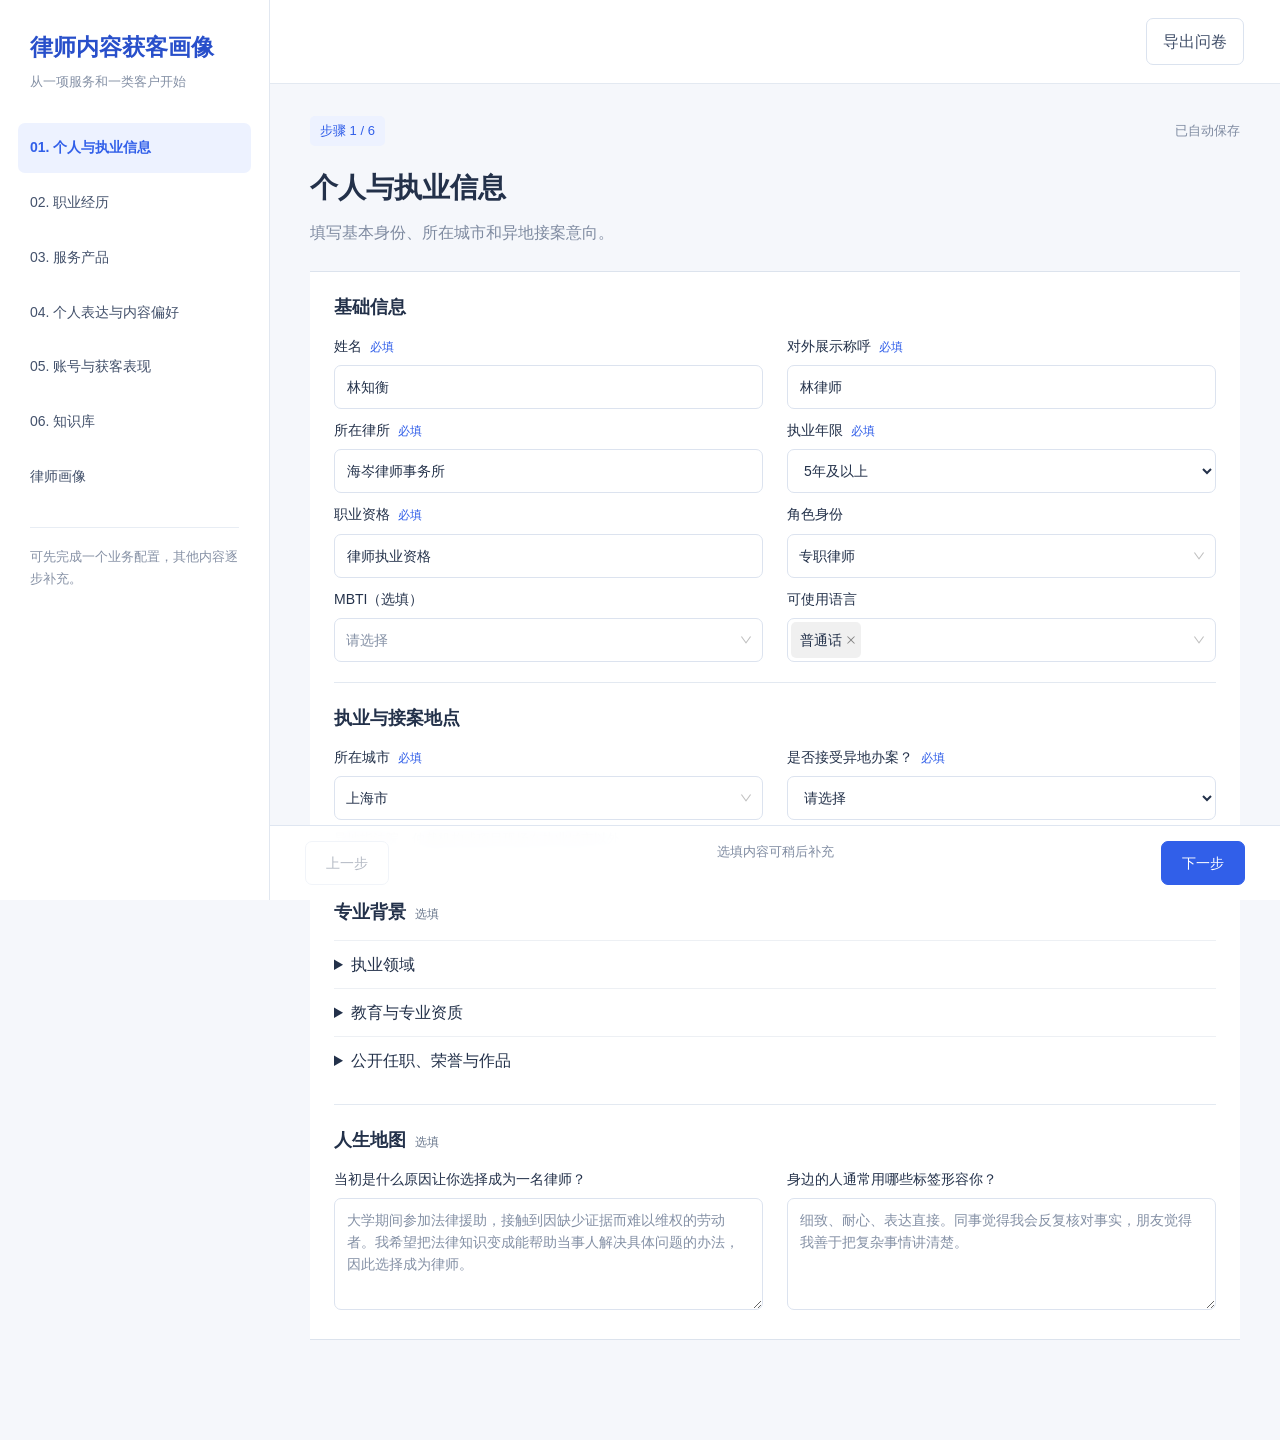
==== index.html @ 6fa41fb6 "Simplify prototype copy and remove header breadcrumbs" ====
<!doctype html><html lang="zh-CN"><meta charset="utf-8"><meta name="viewport" content="width=device-width,initial-scale=1"><title>律师内容获客画像 · 问卷</title><link rel="stylesheet" href="style.css?v=20261124-portrait"><aside><div class="brand">律师内容获客画像</div><div class="sub">从一项服务和一类客户开始</div><nav id="nav"></nav><div class="side-note">可先完成一个业务配置，其他内容逐步补充。</div></aside><main><header><span id="crumb" hidden></span><button onclick="exportAnswers()">导出问卷</button></header><div class="wrap"><div class="intro"><div class="row"><span class="badge" id="step"></span><span class="small muted" id="saveState">当前浏览器自动保存</span></div><h1 id="title" style="margin-top:18px"></h1><p class="muted" id="subtitle"></p></div><div id="content"></div></div></main><div class="bottom"><button id="prev" onclick="go(page-1)">上一步</button><span class="small muted">选填内容可稍后补充</span><button id="next" class="primary" onclick="nextPage()">下一步</button></div><dialog id="modal"></dialog><script src="vendor/react-18.3.1.min.js"></script><script src="vendor/react-dom-18.3.1.min.js"></script><script src="vendor/dayjs-1.11.13.min.js"></script><script src="vendor/antd-5.27.6.min.js"></script><script src="lan-draft.js?v=20261126-clean-copy"></script><script src="questionnaire.js?v=20261125-career"></script><script src="latest.js?v=20261125-career-only"></script><script src="hierarchy.js?v=20261126-clean-copy"></script><script src="business-demo.js?v=20261126-clean-copy"></script><script src="product-map.js?v=20261125-direction-last"></script><script src="regions.js"></script><script src="refinements.js?v=20261125-identity"></script><script src="map-ui.js?v=20261125-manual-matters"></script><script src="coverage.js?v=20261125-identity"></script><script src="portrait.js?v=20261126-clean-copy"></script><script src="links.js?v=20261125-conventions"></script><script src="choices.js?v=20261125-simplify"></script><link rel="stylesheet" href="choices.css?v=20261126-clean-copy"><script src="knowledge-ui.js?v=20261126-clean-copy"></script><script src="embedded-customers.js?v=20261125-priority-label"></script><script src="ui-conventions.js?v=20261125-group-add"></script><script src="answer-examples.js?v=20261126-clean-copy"></script></html>
---- style.css ----
html{scroll-padding-bottom:100px}input,select,textarea{scroll-margin-bottom:100px}*{box-sizing:border-box}body{margin:0;background:#f5f7fb;color:#23314a;font:16px/1.7 -apple-system,BlinkMacSystemFont,'PingFang SC',sans-serif}button,input,textarea,select{font:inherit}button{cursor:pointer;border:1px solid #dbe3ef;border-radius:7px;background:white;color:#43516b;padding:9px 16px}button:hover{border-color:#315fe9;color:#315fe9}.primary{background:#315fe9;color:white;border-color:#315fe9}.primary:hover{background:#244dcc;color:white}aside{width:270px;position:fixed;inset:0 auto 0 0;background:white;border-right:1px solid #e1e7f0;padding:28px 18px;overflow:auto}.brand{font-size:23px;font-weight:700;padding:0 12px;color:#284fca}.sub{font-size:13px;color:#8490a5;padding:4px 12px 25px}.nav{display:block;width:100%;border:0;background:none;text-align:left;padding:13px 12px;margin:5px 0;font-size:14px}.nav.active{background:#edf2ff;color:#315fe9;font-weight:600}.nav small{display:block;color:#8a95a7;font-weight:400;margin-left:25px}.side-note{border-top:1px solid #e8edf4;margin:25px 12px;padding-top:18px;font-size:13px;color:#8691a5}main{margin-left:270px}header{background:white;border-bottom:1px solid #e3e9f1;padding:18px 36px;display:flex;justify-content:space-between;align-items:center;gap:16px}.badge{font-size:13px;color:#315fe9;background:#edf2ff;padding:4px 10px;border-radius:5px}.wrap{max-width:1040px;padding:32px 40px 100px;margin:auto}h1{font-size:28px;margin:0 0 7px}h2{font-size:20px;margin:0}p{margin:6px 0}.muted{color:#7f8ba1}.small{font-size:13px}.intro{margin-bottom:25px}.progress{height:5px;background:#e3eaf5;border-radius:6px;margin-top:18px}.progress div{height:100%;background:#315fe9;border-radius:6px}.row{display:flex;justify-content:space-between;align-items:center;gap:12px}.card{background:white;border:1px solid #e0e7f0;border-radius:12px;margin:20px 0;overflow:hidden}.card-head{padding:20px 26px;border-bottom:1px solid #edf0f6;background:#fcfdff}.question{padding:24px 26px;border-bottom:1px solid #edf0f6}.question:last-child{border:0}.label{font-weight:600;display:block;margin-bottom:10px}.num{font-weight:400;color:#94a0b2;font-size:13px;margin-right:10px}.required{color:#315fe9;font-size:12px;margin-left:8px}.prompt{border-left:3px solid #a6bafb;background:#f5f8ff;padding:12px 15px;margin:10px 0 14px;color:#516383;font-size:14px}.source{color:#8b96a8;font-size:13px;margin-top:9px}input[type=text],input[type=url],input[type=month],input[type=number],textarea{width:100%;border:1px solid #dce3ef;border-radius:7px;padding:11px 13px;background:#fff;color:#23314a;outline:none}input:focus,textarea:focus{border-color:#315fe9;box-shadow:0 0 0 3px #315fe910}textarea{min-height:102px;resize:vertical}.options{display:flex;flex-wrap:wrap;gap:10px}.option{display:flex;align-items:center;gap:8px;padding:9px 13px;border:1px solid #e0e6ef;border-radius:7px;cursor:pointer;font-size:14px}.option:has(input:checked){border-color:#315fe9;background:#f1f5ff;color:#315fe9}input[type=checkbox],input[type=radio]{accent-color:#315fe9;width:16px;height:16px}.upload{padding:18px;border:1px dashed #bfceea;border-radius:8px;background:#fafcff}.upload input{max-width:100%;font-size:14px}.notice{padding:15px 18px;background:#edf2ff;color:#536b9d;border-radius:8px;font-size:14px;margin:20px 0}.bottom{position:fixed;bottom:0;left:270px;right:0;background:#ffffffed;border-top:1px solid #dfe6f1;padding:15px 35px;display:flex;justify-content:space-between;gap:12px;backdrop-filter:blur(10px)}.toast{position:fixed;bottom:90px;left:50%;transform:translateX(-50%);background:#233450;color:white;border-radius:8px;padding:12px 22px;z-index:5}.invalid{background:#f0f4ff;outline:2px solid #315fe9;outline-offset:-2px}dialog{border:0;border-radius:12px;padding:28px;max-width:550px;width:90vw}dialog::backdrop{background:#1c2c4b66}button:disabled{opacity:.4;cursor:default}@media(max-width:800px){aside{position:static;width:100%;padding:15px}.brand{font-size:20px}.sub,.side-note{display:none}#nav{display:flex;overflow:auto}.nav{min-width:190px;margin:8px 0}.nav small{display:none}main{margin:0}header{padding:15px;flex-wrap:wrap}.wrap{padding:24px 15px 110px}.question{padding:20px}.bottom{left:0;padding:12px 15px}.bottom .small{display:none}h1{font-size:24px}.row{flex-wrap:wrap}}.compact-input{max-width:380px!important;height:42px}.compact-question{padding-top:18px;padding-bottom:18px}.compact-question .label{margin-bottom:6px}@media(max-width:700px){.compact-input{max-width:100%!important}} .business-selected{display:flex;gap:8px;flex-wrap:wrap;margin:12px 0}.selected-business{background:#edf2ff;color:#315fe9;font-size:14px;text-align:left}.legacy-business{background:#f5f7fa;font-size:14px}.business-tree{border:1px solid #e1e7f0;border-radius:8px;max-height:440px;overflow:auto}.business-tree details{border-bottom:1px solid #e9edf4}.business-tree summary{cursor:pointer;padding:12px 16px;background:#fafcff}.business-tree .option{padding:7px 10px} 
.grid2{display:grid;grid-template-columns:1fr 1fr;gap:18px}.field{margin:12px 0}.field label{display:block;font-size:14px;font-weight:500;margin-bottom:7px}.field input,.field select{max-width:440px}.field select{padding:10px;border:1px solid #dce3ef;border-radius:7px;background:white;width:100%}.field textarea{min-height:110px}.field .option{display:inline-flex;font-weight:400;margin:4px}.nested{margin:18px 0;padding:22px;border:1px solid #dce5f4;border-radius:10px;background:#fafcff}.scene{background:white}.pill{display:inline-block;padding:4px 10px;background:#edf2ff;color:#315fe9;border-radius:6px;font-size:13px;margin:4px}.section-body{padding:24px}.danger{color:#6c7689;font-size:14px}.summary-row{padding:12px 0;border-bottom:1px solid #edf0f6}.complete{color:#315fe9}.business-tree{margin:10px 0}.compact{max-width:400px}details>summary{cursor:pointer}.field.full{grid-column:1/-1}.statusbox{padding:16px;border-radius:8px;background:#edf2ff;color:#315fe9}.group-heading{margin:30px 0 10px} @media(max-width:800px){.grid2{grid-template-columns:1fr}.section-body{padding:18px}.nested{padding:15px}}/* Third-section hierarchy: area > product > field group > client. */
.map-workspace{margin-top:26px}.map-workspace>.card{margin-bottom:40px}.map-workspace .card-head{padding:24px 28px}.map-area{margin:44px 0;background:#fff;border:1px solid #d5deef;border-radius:14px;overflow:hidden;box-shadow:0 3px 14px #203b6b04}.map-area-header{height:auto;display:flex;align-items:center;justify-content:space-between;gap:20px;background:#edf3ff;border-bottom:1px solid #d5deef;padding:25px 28px}.map-area-header h2{font-size:23px;margin:5px 0}.map-eyebrow{font-size:14px;color:#315fe9;font-weight:600}.map-count{font-size:14px;color:#315fe9;background:#fff;padding:7px 12px;border-radius:6px;white-space:nowrap}.map-area-body{padding:28px}.map-setup{padding-bottom:28px;margin-bottom:28px;border-bottom:1px solid #e5eaf3}.map-setup>h3{font-size:18px;margin:0 0 18px}.map-setup .field{margin:16px 0}.map-custom-product{display:flex;gap:12px;margin:20px 0 0}.map-custom-product input{max-width:400px}.map-products-heading{display:flex;justify-content:space-between;align-items:center;margin:32px 0 18px}.map-products-heading h3{font-size:19px;margin:0}.map-product{margin:20px 0;border:1px solid #cdd8ea;border-radius:10px;background:#fff;overflow:hidden}.map-product[open]{border-color:#9fb7ef}.map-product-header{display:flex;justify-content:space-between;align-items:center;gap:18px;padding:20px;background:#f8faff;list-style:none;cursor:pointer}.map-product-header::-webkit-details-marker{display:none}.map-product[open]>.map-product-header{border-bottom:1px solid #d9e3f5;background:#f0f5ff}.map-product-identity{display:flex;flex-direction:column;gap:5px;min-width:0}.map-product-identity strong{font-size:18px;overflow-wrap:anywhere}.product-number{color:#62779d;font-size:13px;font-weight:600}.map-product-actions{display:flex;align-items:center;gap:8px;flex-wrap:wrap;justify-content:flex-end}.map-product-actions button{padding:6px 10px;font-size:13px}.expand-label{color:#7b879b;font-size:12px}.map-product-body{padding:24px;background:#f7f9fc}.map-product-toolbar{display:flex;justify-content:space-between;align-items:center;gap:15px;margin-bottom:14px}.map-product-toolbar .option{background:white}.map-panel{margin:26px 0;border:1px solid #e0e6f0;border-radius:9px;background:#fff;overflow:hidden}.map-panel-title{padding:18px 22px;border-bottom:1px solid #e7ecf4;border-left:3px solid #315fe9;background:#fcfdff}.map-panel-title h3{font-size:17px;margin:0}.map-panel-body{padding:22px}.map-panel-body>.field{margin:0 0 26px}.map-panel-body>.field:last-child{margin-bottom:0}.map-panel .options{gap:10px}.map-panel .option{padding:10px 12px}.map-panel .scene{border:1px solid #dce4f2;background:#fcfdff;margin:0 0 24px;padding:22px}.map-panel .scene>.row{padding-bottom:14px;margin-bottom:20px;border-bottom:1px solid #e1e8f3}.map-panel .scene>.field{margin:0 0 24px}.map-profile-actions{display:flex;align-items:center;gap:12px;flex-wrap:wrap}.map-profile-actions select{padding:11px;border:1px solid #dce3ef;border-radius:7px;max-width:100%;background:#fff}.map-inherited{font-size:14px;color:#6a7890;line-height:1.9;padding:14px 16px;background:#f5f8fd;border-radius:6px;margin:0 0 22px}.map-product-footer{display:flex;justify-content:flex-end;padding-top:2px}.map-empty{padding:30px;text-align:center;background:#f7f9fd;border:1px dashed #d1dcec;border-radius:8px;color:#7a879e;font-size:14px}@media(max-width:800px){.map-area-body{padding:16px}.map-area-header{padding:20px}.map-product-header{align-items:flex-start;flex-direction:column}.map-product-actions{justify-content:flex-start}.map-product-body{padding:12px}.map-panel-body{padding:16px}.map-panel .scene{padding:15px}.map-custom-product{flex-wrap:wrap}.map-product-toolbar{flex-wrap:wrap}.map-area{margin:30px 0}}
.cascade-field{position:relative}.cascade-trigger{width:100%;min-height:48px;display:flex;align-items:center;justify-content:space-between;text-align:left;background:#fff;padding:10px 14px;border:1px solid #cbd6e9}.cascade-trigger[aria-expanded=true]{border-color:#315fe9;box-shadow:0 0 0 3px #315fe910}.cascade-value{display:flex;align-items:center;gap:7px;flex-wrap:wrap;min-width:0}.cascade-tag{background:#eff4ff;color:#335baf;font-size:13px;border-radius:4px;padding:3px 8px;overflow-wrap:anywhere}.cascade-chevron{margin-left:12px;font-size:20px;color:#8390a5}.cascade-popup{position:fixed;z-index:100;background:white;border:1px solid #d7e0ef;border-radius:10px;box-shadow:0 12px 38px #1c355b24;display:flex;flex-direction:column;overflow:hidden}.cascade-popup-heading{padding:12px 16px;display:flex;justify-content:space-between;align-items:center;gap:12px;border-bottom:1px solid #e4eaf3;color:#748098;font-size:13px}.cascade-popup-heading button{font-size:13px;padding:5px 10px;color:#315fe9}.cascade-columns{display:grid;grid-template-columns:45% 55%;min-height:0;flex:1}.cascade-parents{overflow:auto;border-right:1px solid #e2e8f1;padding:6px}.cascade-parent{width:100%;border:0;text-align:left;display:flex;gap:8px;align-items:center;padding:11px 10px;font-size:14px;border-radius:5px;line-height:1.5}.cascade-parent>span:first-child{flex:1}.cascade-parent:hover{background:#f4f7fd}.cascade-parent.active{background:#edf3ff;color:#315fe9;font-weight:600}.cascade-count{font-size:12px;color:#315fe9}.cascade-right{display:flex;flex-direction:column;min-height:0;min-width:0}.cascade-leaf-heading{padding:13px 16px;font-size:13px;color:#77859d;border-bottom:1px solid #f0f3f7}.cascade-leaves{flex:1;overflow:auto;padding:6px}.cascade-leaf{display:flex;align-items:center;justify-content:space-between;gap:12px;margin:0;padding:11px 12px;font-size:14px;color:#34425c;cursor:pointer;border-radius:5px}.cascade-leaf:hover{background:#f5f8ff}.cascade-leaf:has(input:checked){background:#edf3ff;color:#315fe9}.cascade-leaf input{flex-shrink:0}.cascade-custom{border-top:1px solid #e7ecf4;display:flex;gap:7px;padding:10px}.cascade-custom input{min-width:0;flex:1;padding:7px;font-size:13px}.cascade-custom button{font-size:13px;white-space:nowrap;padding:6px 9px}@media(max-width:600px){.cascade-columns{grid-template-columns:46% 54%}.cascade-parent,.cascade-leaf{font-size:13px;padding:10px 7px}.cascade-popup-heading{padding:9px}.cascade-popup-heading>span{max-width:60%}.cascade-custom{padding:7px;gap:4px}.cascade-leaf-heading{padding:10px;font-size:12px}}

/* Generated portrait */
.portrait-intro,.portrait-hero{padding:30px;border:1px solid #d9e2ff;border-radius:16px;background:#f5f7ff;margin-bottom:24px}.portrait-intro h2,.portrait-hero h2{margin:18px 0}.portrait-overview{white-space:pre-wrap;line-height:1.9;color:#344367;margin-bottom:22px}.portrait-section{margin-bottom:24px}.portrait-section-head{display:flex;justify-content:space-between;align-items:center;padding:22px 26px;border-bottom:1px solid #e8ecf3;gap:16px}.portrait-section-head h2{margin:0;font-size:20px}.portrait-facts{margin:0}.portrait-facts>div{display:grid;grid-template-columns:140px 1fr;gap:20px;padding:12px 0;border-bottom:1px solid #f0f2f7}.portrait-facts dt{color:#73809b}.portrait-facts dd{margin:0;white-space:pre-wrap;overflow-wrap:anywhere;line-height:1.7}.portrait-area{margin:26px 0;padding-top:16px;border-top:1px solid #e6ebf5}.portrait-area h3{color:#344caa;line-height:1.6}.portrait-product{margin:14px 0;padding:18px;border:1px solid #e3e9f4;border-radius:10px;background:#fff}.portrait-product summary{line-height:1.8}.portrait-product summary span{display:block;font-size:14px;color:#73809b;margin-top:6px}.portrait-client{padding:18px;margin-top:20px;background:#f8faff;border-radius:10px}.portrait-client li{margin:10px 0;overflow-wrap:anywhere}.portrait-history{margin-bottom:22px}.portrait-readonly .portrait-section-head button{display:none}@media(max-width:650px){.portrait-facts>div{grid-template-columns:1fr;gap:5px}.portrait-intro,.portrait-hero{padding:20px}.portrait-section-head{padding:18px}.portrait-client{padding:12px}}
---- choices.css ----
.choice-field { min-width: 0; }
.choice-field [data-choice] { max-width: 42rem; }
.choice-field .ant-select { max-width: 100%; }
.choice-field input.ant-select-selection-search-input {
  padding: 0 !important; border: 0 !important; box-shadow: none !important;
  background: transparent !important; max-width: 100%;
}
.choice-field .ant-select-selection-item-content { max-width: 100%; }
.new-business { width: 100%; border-top: 1px solid #e6eaf0; text-align: left; }
.choice-form label { display: grid; gap: 5px; margin: 14px 0; }
.choice-form select { min-height: 40px; border: 1px solid #dce3ef; border-radius: 7px; }
.ant-select-dropdown { max-width: calc(100vw - 20px); }
.reference-links, .reference-link-row, .reference-link-row .ant-form-item { min-width: 0; }
.reference-link-row { display: grid; grid-template-columns: minmax(0, 1fr) auto; gap: 6px; align-items: start; max-width: 42rem; margin: 5px 0; }
.reference-link-row .ant-form-item { margin-bottom: 0; }
.reference-link-row input.ant-input { max-width: none; }
.reference-links .link-add { padding-inline: 0; height: auto; }
.account-link-row a, .account-link-row span { min-width: 0; overflow-wrap: anywhere; }
.account-link-row button { flex-shrink: 0; }
.coverage-place { display: grid; grid-template-columns: minmax(0,1fr) minmax(0,1fr) auto; align-items: center; gap: 8px; max-width: 640px; margin: 8px 0; }
.coverage-place select { width: 100%; min-width: 0; }
.coverage-group { margin-top: 22px; padding-top: 16px; border-top: 1px solid #e3e9f1; }
.coverage-group h3 { margin: 0 0 8px; }
.priority-row { margin: 10px 0; }
.identity-panel { padding: 0 24px; background: #fff; border-block: 1px solid #dce3ed; }
.identity-panel > section { padding: 20px 0; }
.identity-panel > section + section { border-top: 1px solid #e3e9f1; }
.identity-panel h2 { font-size: 18px; margin: 0 0 12px; }
.identity-panel h2 small { font-size: 12px; margin-left: 4px; font-weight: 400; color: #69778c; }
.identity-grid { display:grid; grid-template-columns:repeat(2,minmax(0,1fr)); gap: 10px 24px; }
.identity-grid > .field { margin: 0; min-width: 0; }
.identity-grid .field input, .identity-grid .field select { width:100%; max-width:100%; }
.identity-grid .field input.ant-select-selection-search-input { width:100%; }
.identity-grid textarea { min-height: 84px; }
.identity-fold { padding: 10px 0; border-top: 1px solid #edf0f4; }
.identity-fold summary { cursor: pointer; font-weight: 500; }
.identity-fold[open] > summary { margin-bottom: 12px; }
.identity-panel #identity-location p { margin-top: 8px; }
.career-panel { background: #fff; border-block: 1px solid #dce3ed; padding-inline: 24px; }
.career-panel > section { padding-block: 22px; }
.career-panel > section + section { border-top: 1px solid #dce3ed; }
.career-panel h2 { font-size: 19px; margin: 0 0 4px; }
.career-guidance { margin: 0 0 16px; color: #56657a; font-size: 14px; }
.career-entry { overflow: hidden; border: 1px solid #dce3ed; border-radius: 7px; margin-block: 10px; }
.career-entry h3 { font-size: 16px; margin: 0; }
.career-toggle { display: flex; align-items: center; justify-content: space-between; gap: 12px; width: 100%; text-align: left; background: #f6f8fb; border: 0; border-radius: 0; padding: 10px 16px; }
.career-toggle span { min-width: 0; overflow-wrap: anywhere; }
.career-toggle small { display: block; color: #56657a; font-size: 13px; }
.career-toggle:not(:disabled)::after { content: '▾'; color: #536580; }
.career-toggle[aria-expanded=true]:not(:disabled)::after { transform: rotate(180deg); }
.career-toggle:disabled { color: inherit; opacity: 1; cursor: default; }
.career-entry-body { padding: 14px 16px; }
.career-panel .field { margin: 0 0 14px; }
.career-job-facts { display: grid; grid-template-columns: 1.3fr 1fr 1fr; gap: 0 12px; }
.career-job-facts > .field { min-width: 0; }
.career-job-facts input { max-width: none; }
.career-panel .field textarea { min-height: 72px; }
.career-panel .career-delete { border: 0; background: transparent; color: #82454a; padding: 3px 0; font-size: 13px; }
.career-add { color: #2451be; }
@media (max-width: 640px) {
  .career-panel { padding-inline: 14px; }
  .career-job-facts { grid-template-columns: 1fr; }
  .career-entry-body { padding: 12px; }
}
@media (max-width: 640px) {
  .identity-panel { padding:0 14px; }
  .identity-grid { grid-template-columns:minmax(0,1fr); }
}
@media (max-width: 540px) {
  .coverage-place { grid-template-columns: minmax(0,1fr) auto; }
  .coverage-place select:first-child { grid-column: 1 / -1; }
}
.wrap:has(.business-layout) { max-width: 1280px; }
.business-layout { display: grid; grid-template-columns: minmax(170px, 23%) minmax(0, 1fr); align-items: start; gap: 24px; }
.map-directory { display: grid; align-content: start; gap: 3px; position: sticky; top: 16px; max-height: calc(100vh - 120px); overflow: auto; padding: 12px 12px 16px 0; }
.map-directory h3 { margin: 0 10px 10px; font-size: 15px; }
.map-directory .map-entry { white-space: normal; overflow-wrap: anywhere; border: 0; background: transparent; padding: 8px 10px; text-align: left; line-height: 1.55; font-size: 14px; }
.map-directory .entry-area { margin-top: 8px; font-weight: 600; }
.map-directory .entry-product { padding-left: 24px; }
.map-directory .map-entry[aria-current] { color: #224bbb; background: #e6edff; box-shadow: inset 3px 0 #315fe9; }
.business-editor { min-width: 0; background: white; border: 1px solid #dce3ed; border-radius: 8px; padding: 20px 24px; scroll-margin-top: 12px; }
.business-editor h2, .business-editor h3 { overflow-wrap: anywhere; }
.business-editor > .card { margin: 0; border: 0; border-radius: 0; }
.business-editor > .card > .card-head, .business-editor > .card > .section-body { padding: 0; background: transparent; }
.business-editor > .card > .card-head { padding-bottom: 12px; }
.business-editor .nested.scene { border: 0; padding: 0; margin-top: 14px; }
.business-editor .field { margin-block: 16px; }
.business-editor textarea { white-space: pre-wrap; min-height: 80px; }
.business-editor select, .map-mobile-nav select { max-width: 100%; border: 1px solid #dce3ed; border-radius: 6px; padding: 8px; }
.editor-actions, .editor-tabs { display: flex; flex-wrap: wrap; align-items: center; gap: 8px; margin-block: 12px; }
.editor-actions button { padding: 5px 10px; font-size: 13px; }
.editor-tabs { gap: 0; border-bottom: 1px solid #dce3ed; }
.editor-tabs button { border: 0; background: transparent; border-radius: 0; padding: 9px 12px; font-size: 14px; }
.editor-tabs button[aria-pressed=true] { color: #224bbb; box-shadow: inset 0 -2px #315fe9; font-weight: 600; }
.map-mobile-nav { display: none; }
.portrait-facts dd { white-space: pre-line; }
.wrap:has(.entity-board) { max-width: 1250px; }
.entity-board { outline: 0; }
.entity-head, .entity-context, .board-counts { display:flex; align-items:center; gap:10px; }
.board-settings { background:#fff; margin-bottom:20px; border-block:1px solid #dce3ed; }
.board-settings > summary { cursor:pointer; padding:12px 16px; font-size:15px; font-weight:600; }
.board-settings[open] > summary { border-bottom:1px solid #e4e8ef; }
.settings-fields { padding:4px 16px 14px; }
.board-counts { display:none; font-size:14px; white-space:nowrap; }
.board-counts a { color:#355477; text-decoration:underline; text-underline-offset:3px; }
.entity-columns { display:grid; grid-template-columns:repeat(2,minmax(0,1fr)); gap:24px; align-items:start; }
.entity-column { min-width:0; scroll-margin-top:16px; }
.product-group { padding:16px 0 4px; }
.product-group + .product-group { margin-top:14px; border-top:1px solid #cbd6e2; }
.direction-head { display:flex; flex-wrap:wrap; align-items:center; justify-content:space-between; gap:6px 10px; }
.direction-head h3 { flex:1 1 165px; font-size:16px; line-height:1.5; margin:0; overflow-wrap:anywhere; }
.direction-head small,.area-matters .matter-count { font-size:12px; color:#576a7f; font-weight:normal; white-space:nowrap; }
.direction-head button { flex:none; }
.area-matters { padding:6px 0; font-size:14px; }
.area-matters summary { color:#43586f; cursor:pointer; }
.area-matters label { display:block; margin:8px 0 4px; }
.area-matters textarea,.area-matters select { width:100%; min-width:0; }
.area-matters textarea { min-height:72px; }
.area-matters select { margin-top:4px; padding:6px 8px; background:white; border:1px solid #d5dfe9; border-radius:6px; }
.entity-head { justify-content:space-between; padding:0 0 12px; border-bottom:2px solid #9eb8db; }
.entity-column.profile .entity-head { border-color:#91baad; }
.entity-head h2 { font-size:20px; margin:0; color:#23314a; }
.entity-head h2 small { font-size:15px; color:#526581; margin-left:4px; }
.board-add { font-size:14px; padding:5px 10px; }
.entity-card { position:relative; background:#fff; border:1px solid #d9e2ec; border-radius:8px; padding:15px 17px; margin-top:12px; overflow-wrap:anywhere; }
.entity-card:focus-within,.entity-card:hover { border-color:#849dbd; }
.entity-context { justify-content:space-between; align-items:flex-start; color:#607084; font-size:12px; }
.entity-context > span { flex-shrink:0; color:#315292; font-weight:600; }
.entity-card h3 { margin:5px 0; font-size:18px; line-height:1.5; }
.entity-title { background:none; border:0; padding:0; font:inherit; color:#223650; text-align:left; overflow-wrap:anywhere; }
.entity-title::after { content:''; position:absolute; inset:0; }
.entity-title span { color:#73849a; }
.entity-summary { font-size:14px; color:#495b71; margin:4px 0 10px; display:-webkit-box; -webkit-box-orient:vertical; -webkit-line-clamp:2; overflow:hidden; }
.entity-relations { display:flex; gap:4px 7px; align-items:center; flex-wrap:wrap; font-size:13px; }
.entity-card .entity-relations { margin-top:12px; padding-top:9px; border-top:1px solid #e6eaf0; }
.entity-relations small { color:#5a6b7c; font-size:12px; }
.relation-link { position:relative; z-index:1; background:#edf2f8; color:#334f72; border:0; border-radius:4px; padding:3px 7px; font-size:13px; white-space:normal; overflow-wrap:anywhere; max-width:100%; }
.product .relation-link { background:#eef6f2; color:#305f51; }
.board-empty { padding:18px 0; color:#637486; }
.entity-editor .back-board { padding:0; border:0; color:#345788; background:none; margin-bottom:10px; }
.entity-select { display:grid; gap:3px; font-size:14px; max-width:34rem; margin:12px 0; }
.binding { border-bottom:1px solid #e3e8ef; padding:8px 0; }
.choice-form input[name=name] { padding:9px 10px; border:1px solid #d5dfe9; border-radius:6px; width:100%; }
@media(max-width:740px) {
  .entity-columns { grid-template-columns:minmax(0,1fr); gap:26px; }
  .board-counts { display:flex; gap:6px; margin-bottom:12px; }
}
.business-layout.flow-layout { grid-template-columns: minmax(145px,19%) minmax(0,1fr); background: white; border-block: 1px solid #dee4ed; gap: 0; }
.flow-nav { position: sticky; top: 16px; display: grid; align-content: start; gap: 4px; padding: 20px 10px; }
.flow-nav button { display: flex; align-items: center; gap: 10px; padding: 10px 8px; border: 0; background: transparent; text-align: left; font-size: 14px; }
.flow-nav button span { display: grid; place-content: center; width: 22px; height: 22px; border: 1px solid #cad2dd; border-radius: 50%; font-size: 12px; }
.flow-nav button[aria-current=step] { color: #214bb5; font-weight: 600; background: #edf2ff; }
.flow-nav button[aria-current=step] span { color: white; border-color: #315fe9; background: #315fe9; }
.business-editor.flow-editor { border: 0; border-left: 1px solid #e4e8ef; border-radius: 0; padding: 22px 24px; }
.flow-editor h2 { font-size: 21px; margin: 0 0 16px; }
.flow-editor h3 { font-size: 16px; margin: 20px 0 8px; }
.flow-editor details { margin-top: 16px; padding: 12px 0 0; border-top: 1px solid #e4e8ef; }
.flow-editor summary { cursor: pointer; font-size: 14px; color: #405574; }
.flow-editor .flow-context, .flow-editor .flow-pair { display: grid; grid-template-columns: repeat(2,minmax(0,1fr)); gap: 0 16px; }
.flow-context { padding-bottom: 12px; border-bottom: 1px solid #e4e8ef; margin-bottom: 16px; }
.flow-context label, .flow-editor label:has(>select):not(.field label) { display: grid; gap: 4px; font-size: 14px; }
.flow-editor select { min-width: 0; width: 100%; background: white; }
.flow-editor .flow-core { display: block; margin: 12px 0; font-size: 14px; }
.flow-editor .chosen-priority { overflow-wrap: anywhere; }
.flow-editor .priority-row { align-items: center; gap: 12px; }
.flow-editor .priority-row > div { display: flex; gap: 4px; flex-shrink: 0; }
.flow-editor .priority-row button { padding: 4px 8px; font-size: 13px; }
@media(max-width: 960px) {
  .business-layout.flow-layout { display: block; }
  .flow-nav { position: static; grid-template-columns: repeat(4,minmax(0,1fr)); padding: 6px; gap: 0; border-bottom: 1px solid #e4e8ef; }
  .flow-nav button { flex-direction: column; gap: 3px; padding: 7px 2px; text-align: center; font-size: 13px; }
  .business-editor.flow-editor { border-left: 0; padding: 18px 14px; }
}
@media(max-width: 640px) {
  .flow-editor .flow-context, .flow-editor .flow-pair { grid-template-columns: 1fr; gap: 6px; }
  .flow-editor .flow-pair .field { margin: 6px 0; }
  .flow-editor .priority-row { flex-wrap: wrap; }
}
@media (max-width: 960px) {
  .business-layout { display: block; }
  .map-directory { display: none; }
  .map-mobile-nav { display: grid; gap: 4px; margin-bottom: 12px; font-size: 14px; }
  .map-mobile-nav select { width: 100%; background: white; }
  .business-editor { padding: 16px; }
}

/* Shared form controls: native fields and Ant Design share the same tokens. */
:root { --form-border:#dce3ef; --form-focus:#315fe9; --form-muted:#8490a5; }
#content .field { margin-block:16px; min-width:0; }
#content .identity-grid > .field { margin:0; }
#content .field > label, .choice-form label { font-size:14px; font-weight:500; line-height:1.6; margin-bottom:8px; }
#content :is(input:not([type]),input[type=text],input[type=url],input[type=month],input[type=number],select,textarea):not(.ant-select-selection-search-input):not(.ant-input),
dialog :is(input:not([type]),input[type=text],select,textarea) {
  width:100%; max-width:100%; min-width:0; min-height:44px;
  border:1px solid var(--form-border); border-radius:7px; padding:10px 12px;
  background:#fff; color:#23314a; font-size:14px; line-height:22px;
  outline:none; transition:border-color .15s,box-shadow .15s;
}
#content textarea, #content .field textarea, dialog textarea { min-height:112px !important; resize:vertical; }
#content :is(input,textarea)::placeholder, dialog :is(input,textarea)::placeholder { color:var(--form-muted); opacity:1; }
#content :is(input:not([type]),input[type=text],input[type=url],input[type=month],input[type=number],select,textarea):not(.ant-select-selection-search-input):not(.ant-input):hover,
dialog :is(input,select,textarea):hover { border-color:#8da6ed; }
#content :is(input:not([type]),input[type=text],input[type=url],input[type=month],input[type=number],select,textarea):not(.ant-select-selection-search-input):not(.ant-input):focus,
dialog :is(input,select,textarea):focus { border-color:var(--form-focus); box-shadow:0 0 0 3px #315fe914; }
#content :is(input,select,textarea):disabled { background:#f5f7fb; color:var(--form-muted); cursor:not-allowed; }
#content .choice-field [data-choice], #content .reference-link-row { max-width:100%; }
#content .reference-link-row input.ant-input, .ant-modal input.ant-input { min-height:44px; padding:10px 12px; font-size:14px; line-height:22px; }
#content .reference-link-row { gap:12px; margin-block:8px; }
#content .reference-link-row > button { min-height:44px; }
#content .field .row > input { flex:1; min-width:0; }
#content .field .row > button { flex-shrink:0; }
#content input[type=file] { width:100%; padding:12px; border:1px dashed var(--form-border); border-radius:7px; background:#f8faff; font-size:14px; }
#content input[type=file]::file-selector-button { padding:8px 12px; margin-right:12px; border:1px solid var(--form-border); border-radius:7px; color:#43516b; background:white; cursor:pointer; }
@media(max-width:640px) {
  #content .field .row { flex-wrap:nowrap; }
  #content .field input, #content .field textarea, #content .field select { font-size:16px; }
}

.entity-columns.products-only{grid-template-columns:minmax(0,1fr)}

/* Product list: one clear reading line, with secondary actions at its edges. */
.product-sort-list{display:grid;gap:10px;margin-top:14px}
.entity-card.sortable-product{display:flex;align-items:center;gap:12px;padding:16px 18px 16px 10px;margin:0;border:1px solid #e1e7ef;border-radius:10px;background:#fff;position:relative;transition:border-color .15s,box-shadow .15s,background .15s}
.entity-card.sortable-product:hover{border-color:#b8c8e6;box-shadow:0 3px 12px #23314a06}
.sortable-product .product-drag{flex:0 0 32px;width:32px;min-height:44px;padding:0;background:transparent;border:0;color:#9aa7b8;font-size:24px;cursor:grab;touch-action:none;user-select:none}
.sortable-product .product-drag:hover{background:#f2f5fa;color:#315fe9}
.product-rank{font-size:13px;font-variant-numeric:tabular-nums;color:#8b98ab;flex:none}
.product-card-main{min-width:0;flex:1;padding:3px 8px;border:0;background:transparent;text-align:left;display:grid;gap:6px;border-radius:5px}
.product-card-main strong{font-size:16px;font-weight:600;color:#23314a;line-height:1.5}
.product-card-main>span{font-size:13px;line-height:1.7;color:#7a8799;display:-webkit-box;-webkit-line-clamp:2;-webkit-box-orient:vertical;overflow:hidden}
.product-card-main:hover strong{color:#315fe9}
.sortable-product .product-delete{flex:none;margin:0;padding:8px 10px;border:0;background:transparent;color:#8a95a6;font-size:13px;min-height:40px}
.sortable-product .product-delete:hover{background:#f1f4f8;color:#23314a}
.product-sort-list .is-sorting{opacity:.5;background:#f1f5ff;border-color:#315fe9}
.sort-drop-before::before,.sort-drop-after::after{content:'';position:absolute;left:0;right:0;height:3px;background:#315fe9;border-radius:3px;pointer-events:none}
.sort-drop-before::before{top:-7px}.sort-drop-after::after{bottom:-7px}
.sorting-products,.sorting-products *{cursor:grabbing!important;user-select:none!important}
.sort-guidance{margin:8px 0 4px;font-size:12px;color:#8a95a6}
.product-group>.direction-head{padding-bottom:4px}.product-group .area-matters{padding:4px 0;font-size:13px}.product-group+.product-group{margin-top:28px}
.product-drag:focus-visible,.product-card-main:focus-visible,.product-delete:focus-visible{outline:2px solid #315fe9;outline-offset:3px}
@media(max-width:640px){.entity-card.sortable-product{gap:5px;padding:12px 8px 12px 4px}.product-rank{font-size:12px}.product-card-main{padding-inline:5px}.product-card-main strong{font-size:15px}.sortable-product .product-delete{padding:8px}.product-card-main>span{-webkit-line-clamp:2}}

.ordered-business-tag{display:inline-flex;align-items:center;gap:5px;flex-wrap:wrap;padding:5px 8px;margin:3px;background:#edf2ff;border-radius:5px;font-size:13px;max-width:100%}.ordered-business-tag>span{overflow-wrap:anywhere}.ordered-business-tag button{border:0;background:transparent;padding:2px 4px;font-size:11px;color:#60759b}.ordered-business-tag button:hover{color:#315fe9}.ordered-business-tag button:disabled{opacity:.3}
.knowledge-heading{display:flex;justify-content:space-between;align-items:center;gap:16px}.knowledge-heading h2{margin-top:4px;font-size:18px;overflow-wrap:anywhere}.knowledge-heading>div{min-width:0}.knowledge-heading>button{flex-shrink:0}.knowledge-section+.knowledge-section{border-top:1px solid #e5eaf1;margin-top:26px;padding-top:24px}.knowledge-section h3{font-size:16px;margin:0 0 8px}.knowledge-section h3 small{font-size:12px;font-weight:400;color:#8490a5;margin-left:6px}.attachment-picker{display:block;font-size:14px;margin:14px 0 8px}.attachment-list{list-style:none;margin:12px 0 0;padding:0}.attachment-list li{display:flex;align-items:center;justify-content:space-between;gap:12px;padding:10px 0;border-bottom:1px solid #edf0f6;font-size:14px}.attachment-list li>span{overflow-wrap:anywhere;min-width:0}.attachment-list button{flex-shrink:0;border:0;background:transparent;font-size:13px;color:#7f8ba1}
/* Action conventions: collection actions above content, record actions at the right. */
.page-action-bar{display:flex;align-items:center;justify-content:flex-start;gap:10px;margin:0 0 20px;padding:0;flex-wrap:wrap}
#content .page-action-bar>button{height:42px;padding:9px 18px;border-radius:7px;font-size:14px;line-height:22px;font-weight:500;margin:0}
#content .page-action-bar>.primary{background:#315fe9;border:1px solid #315fe9;color:#fff}
#content .page-action-bar>.primary:hover{background:#244dcc;border-color:#244dcc}
.record-actions{display:flex;align-items:center;gap:8px;flex-shrink:0}
#content button.action-delete,#content button.action-remove,#content button.action-edit{font-size:13px;line-height:20px;min-height:36px;padding:8px 10px;border:0;border-radius:6px;background:transparent;color:#718098;font-weight:400}
#content button.action-edit{color:#315fe9}
#content button.action-delete:hover,#content button.action-remove:hover{background:#edf1f7;color:#23314a}
#content button.action-edit:hover{background:#edf2ff}
#content button.action-add-secondary{font-size:13px;min-height:36px;padding:7px 12px;border:1px solid #dce3ef;border-radius:7px;background:white;color:#315fe9}
.bottom>button{min-height:44px;padding:10px 20px;font-size:14px;border-radius:7px;line-height:22px}
.choice-form .editor-actions{justify-content:flex-end;margin-top:22px}
.choice-form .editor-actions button{min-height:40px;font-size:14px;padding:8px 18px}
button:focus-visible{outline:2px solid #315fe9;outline-offset:3px}
@media(max-width:640px){.record-actions{gap:2px}.account-link-row{align-items:flex-start}.page-action-bar{margin-bottom:16px}}

.product-group>.direction-head{display:flex;align-items:center;justify-content:space-between;gap:12px;flex-wrap:nowrap}.product-group>.direction-head h3{flex:1;min-width:0;margin:0}.product-group>.direction-head>.board-add{flex-shrink:0;margin-left:auto}

.product-priority-label{display:inline-block;vertical-align:middle;margin-left:8px;padding:2px 7px;border-radius:4px;background:#edf2ff;color:#315fe9;font-size:11px;font-weight:500;font-style:normal;line-height:18px}

.answer-example{color:#8490a5;font-size:13px;line-height:1.7;margin:8px 0 16px;white-space:pre-line}#content textarea::placeholder{color:#8490a5;opacity:1}

main>header{justify-content:flex-end}#crumb[hidden]{display:none!important}
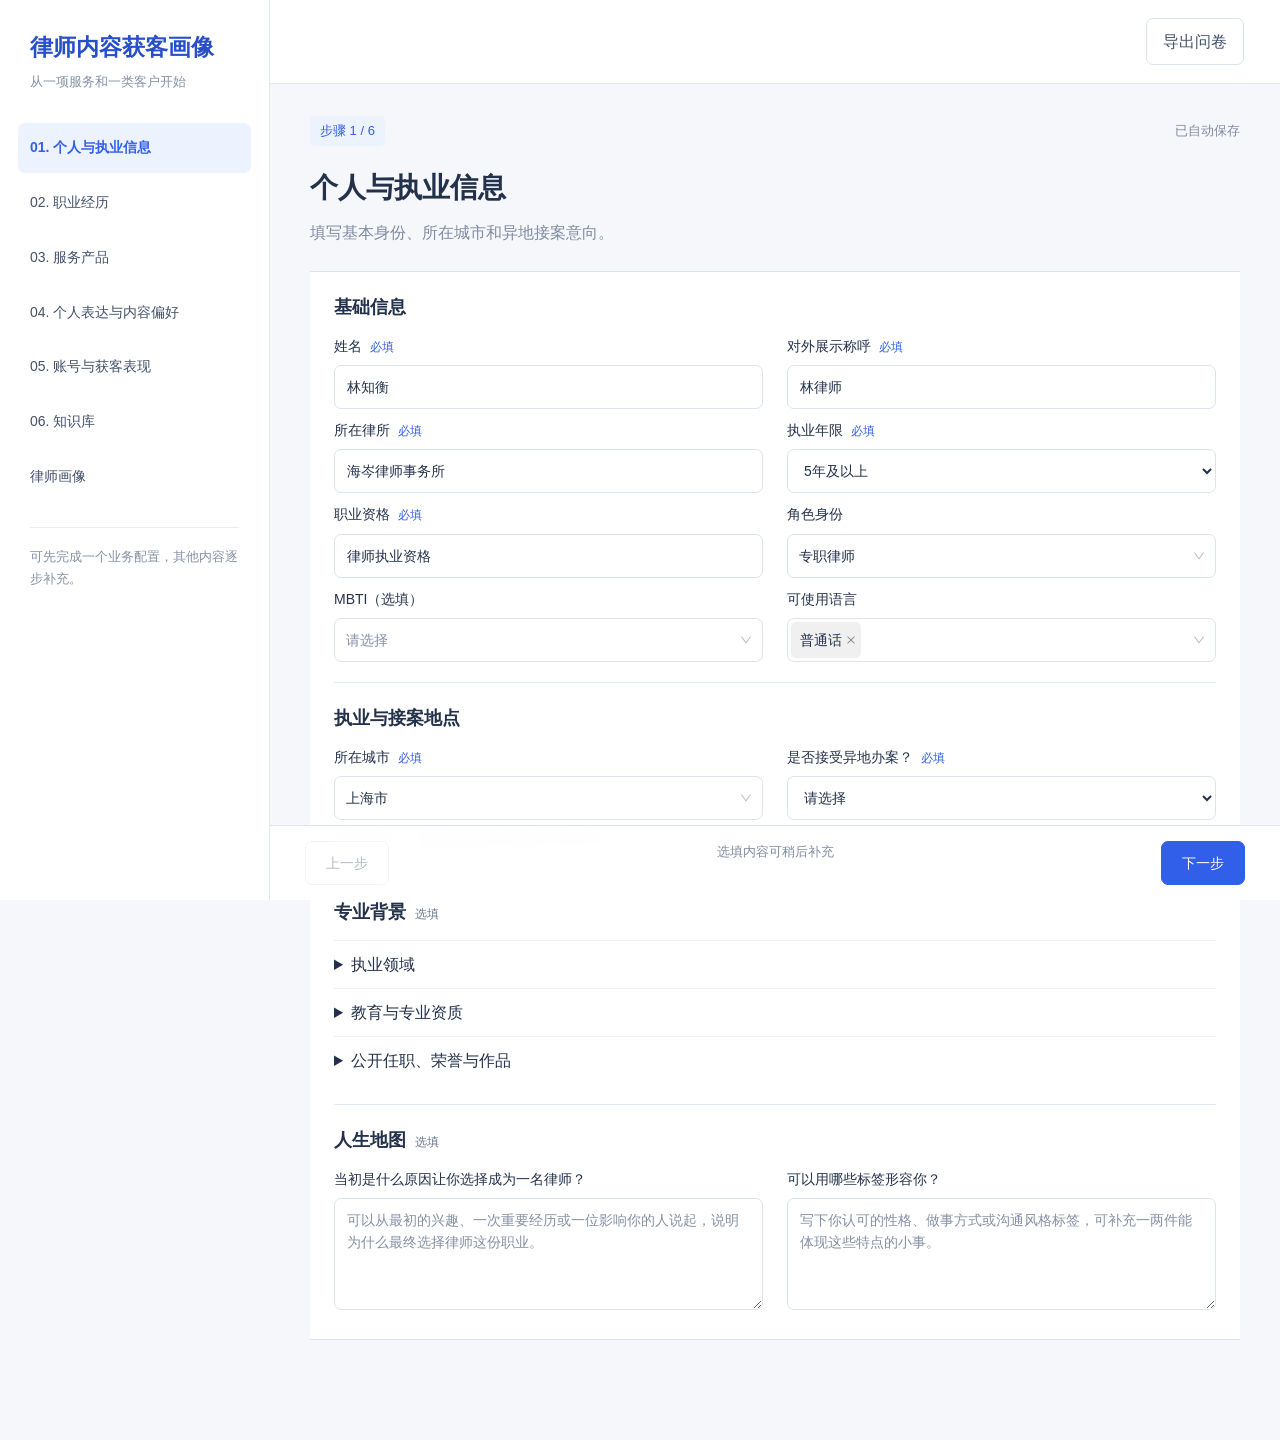
==== commit 7484fbf6: "Replace answer examples with concise response guidance" ====
--- a/index.html
+++ b/index.html
@@ -1 +1 @@
-<!doctype html><html lang="zh-CN"><meta charset="utf-8"><meta name="viewport" content="width=device-width,initial-scale=1"><title>律师内容获客画像 · 问卷</title><link rel="stylesheet" href="style.css?v=20261124-portrait"><aside><div class="brand">律师内容获客画像</div><div class="sub">从一项服务和一类客户开始</div><nav id="nav"></nav><div class="side-note">可先完成一个业务配置，其他内容逐步补充。</div></aside><main><header><span id="crumb" hidden></span><button onclick="exportAnswers()">导出问卷</button></header><div class="wrap"><div class="intro"><div class="row"><span class="badge" id="step"></span><span class="small muted" id="saveState">当前浏览器自动保存</span></div><h1 id="title" style="margin-top:18px"></h1><p class="muted" id="subtitle"></p></div><div id="content"></div></div></main><div class="bottom"><button id="prev" onclick="go(page-1)">上一步</button><span class="small muted">选填内容可稍后补充</span><button id="next" class="primary" onclick="nextPage()">下一步</button></div><dialog id="modal"></dialog><script src="vendor/react-18.3.1.min.js"></script><script src="vendor/react-dom-18.3.1.min.js"></script><script src="vendor/dayjs-1.11.13.min.js"></script><script src="vendor/antd-5.27.6.min.js"></script><script src="lan-draft.js?v=20261126-clean-copy"></script><script src="questionnaire.js?v=20261125-career"></script><script src="latest.js?v=20261125-career-only"></script><script src="hierarchy.js?v=20261126-clean-copy"></script><script src="business-demo.js?v=20261126-clean-copy"></script><script src="product-map.js?v=20261125-direction-last"></script><script src="regions.js"></script><script src="refinements.js?v=20261125-identity"></script><script src="map-ui.js?v=20261125-manual-matters"></script><script src="coverage.js?v=20261125-identity"></script><script src="portrait.js?v=20261126-clean-copy"></script><script src="links.js?v=20261125-conventions"></script><script src="choices.js?v=20261125-simplify"></script><link rel="stylesheet" href="choices.css?v=20261126-clean-copy"><script src="knowledge-ui.js?v=20261126-clean-copy"></script><script src="embedded-customers.js?v=20261125-priority-label"></script><script src="ui-conventions.js?v=20261125-group-add"></script><script src="answer-examples.js?v=20261126-clean-copy"></script></html>
+<!doctype html><html lang="zh-CN"><meta charset="utf-8"><meta name="viewport" content="width=device-width,initial-scale=1"><title>律师内容获客画像 · 问卷</title><link rel="stylesheet" href="style.css?v=20261124-portrait"><aside><div class="brand">律师内容获客画像</div><div class="sub">从一项服务和一类客户开始</div><nav id="nav"></nav><div class="side-note">可先完成一个业务配置，其他内容逐步补充。</div></aside><main><header><span id="crumb" hidden></span><button onclick="exportAnswers()">导出问卷</button></header><div class="wrap"><div class="intro"><div class="row"><span class="badge" id="step"></span><span class="small muted" id="saveState">当前浏览器自动保存</span></div><h1 id="title" style="margin-top:18px"></h1><p class="muted" id="subtitle"></p></div><div id="content"></div></div></main><div class="bottom"><button id="prev" onclick="go(page-1)">上一步</button><span class="small muted">选填内容可稍后补充</span><button id="next" class="primary" onclick="nextPage()">下一步</button></div><dialog id="modal"></dialog><script src="vendor/react-18.3.1.min.js"></script><script src="vendor/react-dom-18.3.1.min.js"></script><script src="vendor/dayjs-1.11.13.min.js"></script><script src="vendor/antd-5.27.6.min.js"></script><script src="lan-draft.js?v=20261126-clean-copy"></script><script src="questionnaire.js?v=20261125-career"></script><script src="latest.js?v=20261125-career-only"></script><script src="hierarchy.js?v=20261126-guidance"></script><script src="business-demo.js?v=20261126-clean-copy"></script><script src="product-map.js?v=20261125-direction-last"></script><script src="regions.js"></script><script src="refinements.js?v=20261125-identity"></script><script src="map-ui.js?v=20261125-manual-matters"></script><script src="coverage.js?v=20261125-identity"></script><script src="portrait.js?v=20261126-guidance"></script><script src="links.js?v=20261125-conventions"></script><script src="choices.js?v=20261125-simplify"></script><link rel="stylesheet" href="choices.css?v=20261126-clean-copy"><script src="knowledge-ui.js?v=20261126-clean-copy"></script><script src="embedded-customers.js?v=20261125-priority-label"></script><script src="ui-conventions.js?v=20261125-group-add"></script><script src="answer-examples.js?v=20261126-guidance"></script></html>
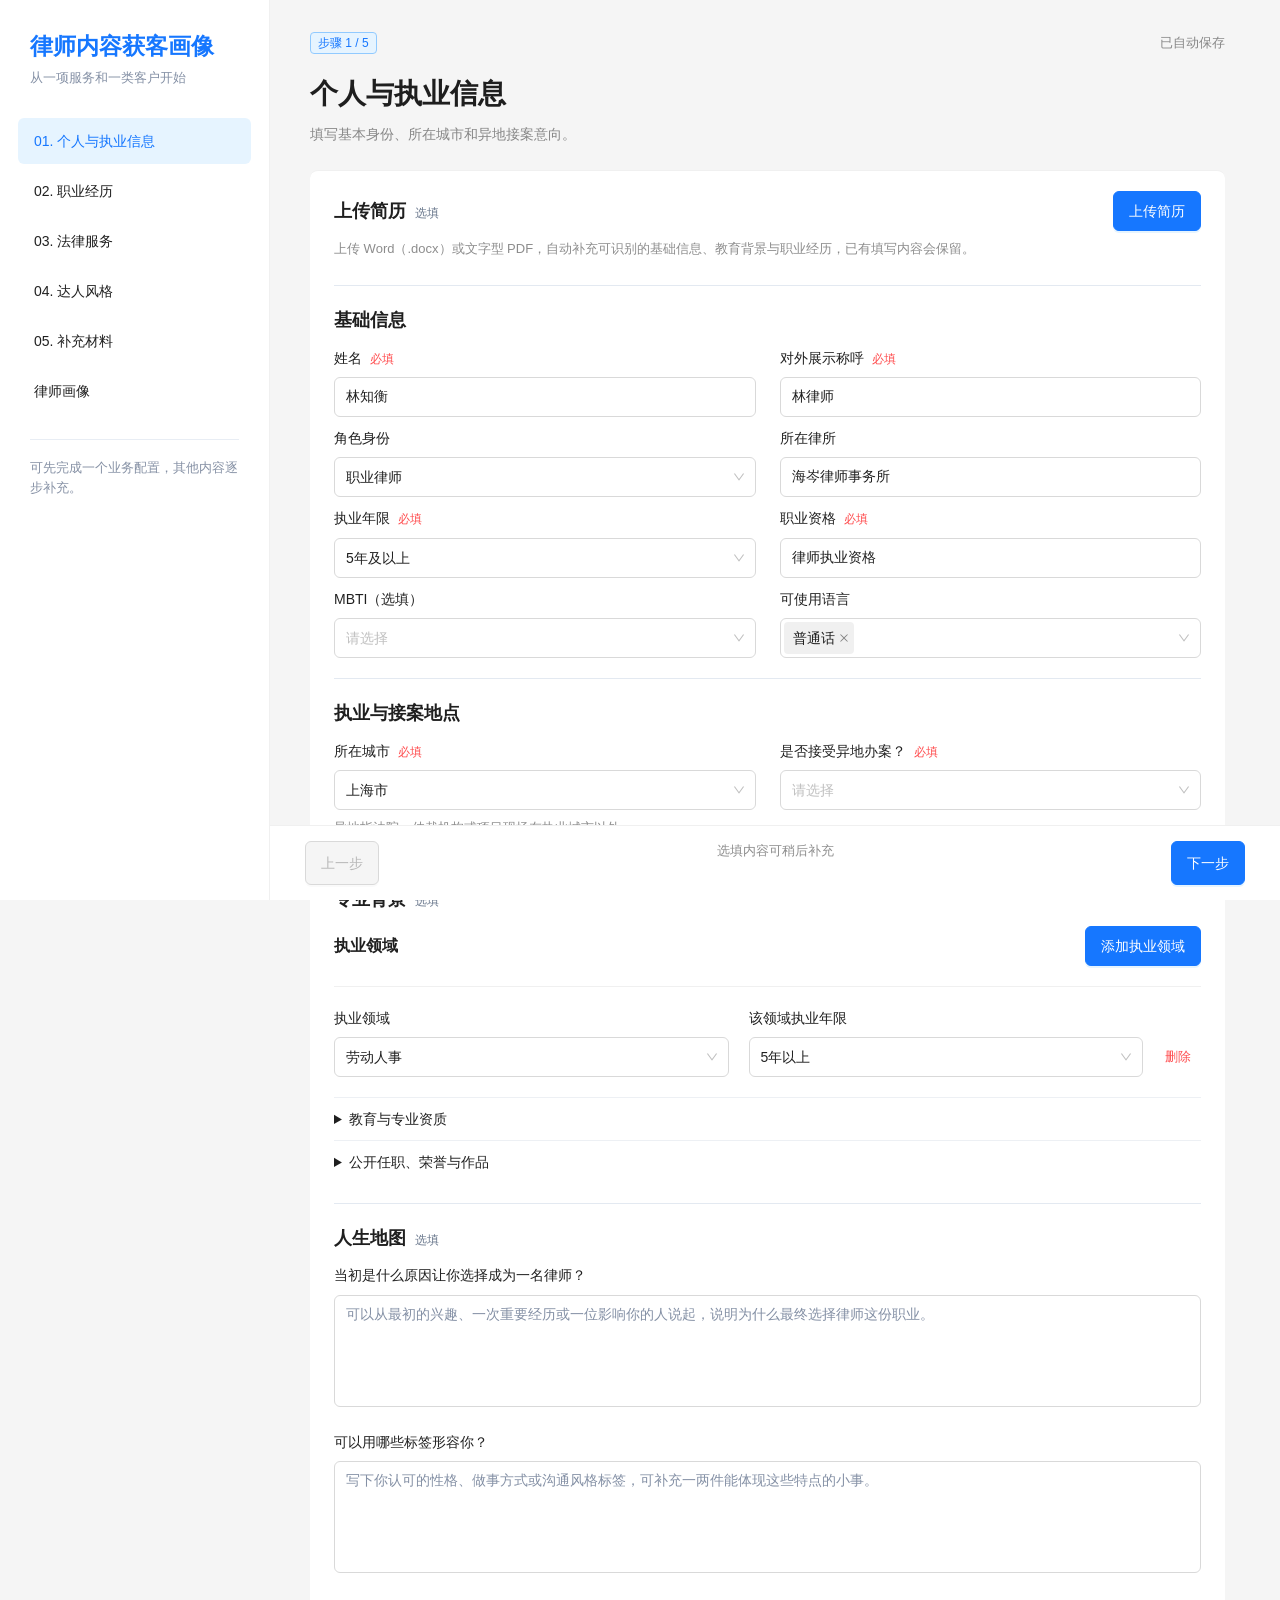
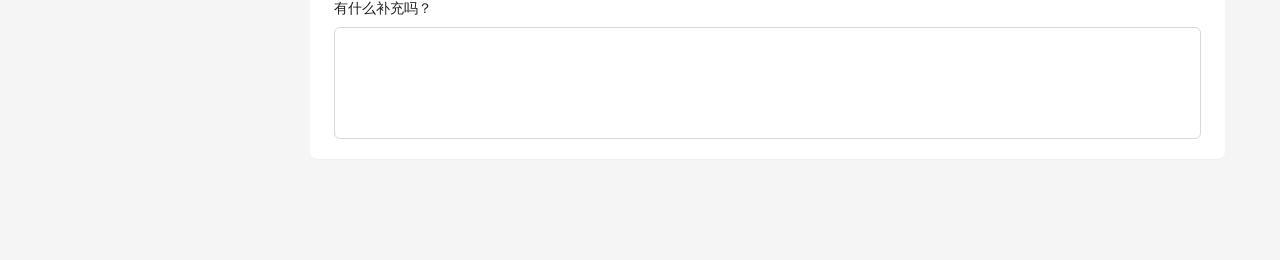
==== commit d832172b: "Update lawyer questionnaire from supplied 2026-11-27 project" ====
--- a/index.html
+++ b/index.html
@@ -1 +1 @@
-<!doctype html><html lang="zh-CN"><meta charset="utf-8"><meta name="viewport" content="width=device-width,initial-scale=1"><title>律师内容获客画像 · 问卷</title><link rel="stylesheet" href="style.css?v=20261124-portrait"><aside><div class="brand">律师内容获客画像</div><div class="sub">从一项服务和一类客户开始</div><nav id="nav"></nav><div class="side-note">可先完成一个业务配置，其他内容逐步补充。</div></aside><main><header><span id="crumb" hidden></span><button onclick="exportAnswers()">导出问卷</button></header><div class="wrap"><div class="intro"><div class="row"><span class="badge" id="step"></span><span class="small muted" id="saveState">当前浏览器自动保存</span></div><h1 id="title" style="margin-top:18px"></h1><p class="muted" id="subtitle"></p></div><div id="content"></div></div></main><div class="bottom"><button id="prev" onclick="go(page-1)">上一步</button><span class="small muted">选填内容可稍后补充</span><button id="next" class="primary" onclick="nextPage()">下一步</button></div><dialog id="modal"></dialog><script src="vendor/react-18.3.1.min.js"></script><script src="vendor/react-dom-18.3.1.min.js"></script><script src="vendor/dayjs-1.11.13.min.js"></script><script src="vendor/antd-5.27.6.min.js"></script><script src="lan-draft.js?v=20261126-clean-copy"></script><script src="questionnaire.js?v=20261125-career"></script><script src="latest.js?v=20261125-career-only"></script><script src="hierarchy.js?v=20261126-guidance"></script><script src="business-demo.js?v=20261126-clean-copy"></script><script src="product-map.js?v=20261125-direction-last"></script><script src="regions.js"></script><script src="refinements.js?v=20261125-identity"></script><script src="map-ui.js?v=20261125-manual-matters"></script><script src="coverage.js?v=20261125-identity"></script><script src="portrait.js?v=20261126-guidance"></script><script src="links.js?v=20261125-conventions"></script><script src="choices.js?v=20261125-simplify"></script><link rel="stylesheet" href="choices.css?v=20261126-clean-copy"><script src="knowledge-ui.js?v=20261126-clean-copy"></script><script src="embedded-customers.js?v=20261125-priority-label"></script><script src="ui-conventions.js?v=20261125-group-add"></script><script src="answer-examples.js?v=20261126-guidance"></script></html>
+<!doctype html><html lang="zh-CN"><meta charset="utf-8"><meta name="viewport" content="width=device-width,initial-scale=1"><title>律师内容获客画像 · 问卷</title><link rel="stylesheet" href="style.css?v=20261124-portrait"><aside><div class="brand">律师内容获客画像</div><div class="sub">从一项服务和一类客户开始</div><nav id="nav"></nav><div class="side-note">可先完成一个业务配置，其他内容逐步补充。</div></aside><main><header><span id="crumb" hidden></span></header><div class="wrap"><div class="intro"><div class="row"><span class="badge" id="step"></span><span class="small muted" id="saveState">当前浏览器自动保存</span></div><h1 id="title" style="margin-top:18px"></h1><p class="muted" id="subtitle"></p></div><div id="content"></div></div></main><div class="bottom"><button id="prev" onclick="go(page-1)">上一步</button><span class="small muted">选填内容可稍后补充</span><button id="next" class="primary" onclick="nextPage()">下一步</button></div><dialog id="modal"></dialog><script src="vendor/react-18.3.1.min.js"></script><script src="vendor/react-dom-18.3.1.min.js"></script><script src="vendor/dayjs-1.11.13.min.js"></script><script src="vendor/antd-5.27.6.min.js"></script><script src="lan-draft.js?v=20261126-clean-copy"></script><script src="questionnaire.js?v=20261125-career"></script><script src="latest.js?v=20261126-15"></script><script src="hierarchy.js?v=20261126-40"></script><script src="business-demo.js?v=20261126-clean-copy"></script><script src="product-map.js?v=20261125-direction-last"></script><script src="regions.js"></script><script src="refinements.js?v=20261125-identity"></script><script src="map-ui.js?v=20261125-manual-matters"></script><script src="coverage.js?v=20261125-identity"></script><script src="portrait.js?v=20261126-guidance"></script><script src="links.js?v=20261125-conventions"></script><script src="choices.js?v=20261125-simplify"></script><link rel="stylesheet" href="choices.css?v=20261126-clean-copy"><script src="knowledge-ui.js?v=20261126-revised"></script><script src="embedded-customers.js?v=20261125-priority-label"></script><script src="ui-conventions.js?v=20261125-group-add"></script><script src="answer-examples.js?v=20261126-12"></script><script src="revision.js?v=20261126-15"></script><link rel="stylesheet" href="legal-ui.css?v=20261126-9"><script src="vendor/mammoth.browser.min.js"></script><script src="vendor/pdf.min.js"></script><script src="vendor/qrcode.js"></script><script src="intake-flow.js?v=20261126-10"></script><link rel="stylesheet" href="ant-unified.css?v=20261126-38"><script src="extra-materials.js?v=20261126-16"></script><script src="ant-unified.js?v=20261126-27"></script><script src="case-demo.js?v=20261126-13"></script><script src="portrait-preview.js?v=20261126-15"></script><script src="collection-management.js?v=20261126-17"></script><script src="action-consistency.js?v=20261126-18"></script><script src="case-domain-polish.js?v=20261126-19"></script><script src="hierarchy-refinement.js?v=20261126-23"></script><script src="experience-inline.js?v=20261126-38"></script><script src="style-continuous.js?v=20261126-34"></script><script src="public-attachments.js?v=20261126-25"></script><script src="service-priority.js?v=20261126-40"></script><link rel="stylesheet" href="portrait-report.css?v=20261126-30"><script src="portrait-report.js?v=20261126-31"></script><link rel="stylesheet" href="portrait-report-content.css?v=20261126-35"><script src="portrait-report-content.js?v=20261126-36"></script><script src="firm-optional.js?v=20261126-37"></script><link rel="stylesheet" href="intake-update.css?v=20261126-40"><script src="secondary-domain-selection.js?v=20261127-42"></script><script src="resume-import.js?v=20261126-41"></script></html>
--- a/legal-ui.css
+++ b/legal-ui.css
@@ -0,0 +1,4 @@
+.legal-workspace{color:#25334b}.legal-toolbar{display:flex;justify-content:space-between;align-items:center;gap:24px;margin:8px 0 24px}.legal-eyebrow{font-size:11px;letter-spacing:1.5px;color:#71819a;font-weight:600}.legal-toolbar h2{font-size:23px;margin:8px 0}.legal-toolbar p,.legal-preference-heading p{color:#7b879b;font-size:13px;margin:8px 0;line-height:1.7}.legal-toolbar button{flex-shrink:0}.legal-summary{display:flex;gap:24px;align-items:center;padding:16px 0;border-top:1px solid #e3e8f0;margin-bottom:14px;font-size:13px;color:#7b879b}.legal-summary strong{color:#25334b;font-size:18px;margin-right:4px}.legal-summary-hint{margin-left:auto;font-size:12px}.legal-domains{display:grid;gap:22px}.legal-domain{border:1px solid #dfe6f0;border-radius:16px;background:white;overflow:hidden;box-shadow:0 3px 10px #23314a03}.legal-domain-header{position:static!important;display:flex!important;justify-content:space-between!important;align-items:center;gap:20px;padding:24px!important;background:#fafbfd!important;border-bottom:1px solid #e9edf3!important;height:auto!important}.legal-domain-identity{display:flex;gap:16px;align-items:center;min-width:0}.legal-domain-number{width:42px;height:42px;display:grid;place-items:center;background:#edf2ff;color:#4266b5;border-radius:11px;font-weight:600;font-size:14px;flex-shrink:0}.legal-domain-identity h3{margin:0;font-size:18px;line-height:1.5}.legal-domain-identity p{font-size:12px;color:#8490a2;margin:6px 0 0}.legal-domain-identity p span{padding:0 7px}.legal-domain-actions{display:flex;gap:10px;align-items:center;flex-shrink:0}.legal-create-service{color:#315fe9!important;background:#fff!important;border-color:#cfdbf6!important}.legal-delete-domain{font-size:12px!important;background:transparent!important;border:0!important;color:#9b6064!important}.legal-delete-domain:hover{background:#fff1f0!important;color:#b84148!important}.legal-services{padding:8px 24px 22px}.legal-list-caption{display:flex;justify-content:space-between;font-size:11px;color:#99a2b1;padding:16px 12px 6px 44px}.legal-services .product-sort-list{gap:0;margin-top:0}.legal-services .sortable-product{border:0;border-bottom:1px solid #edf0f5;border-radius:0;padding:18px 0;box-shadow:none}.legal-services .sortable-product:last-child{border-bottom:0}.legal-services .sortable-product:hover{background:#fafcff;box-shadow:none}.legal-services .product-card-main{gap:5px;padding:2px 10px}.legal-services .product-card-main .legal-secondary{font-size:11px;color:#6e82ab}.legal-services .product-card-main strong{font-size:16px}.legal-services .product-delete{font-size:12px;color:#9a6b70}.legal-services .product-delete:hover{color:#b84148;background:#fff1f0}.legal-empty{text-align:center;padding:38px 20px;color:#344259}.legal-empty strong{font-size:16px;font-weight:500}.legal-empty p{font-size:13px;color:#8a95a6;line-height:1.7;margin:10px 0 22px}.legal-preferences{margin-top:36px;border:1px solid #e1e7ef;border-radius:16px;background:#fff;padding:28px}.legal-preference-heading{border-bottom:1px solid #edf0f5;padding-bottom:16px;margin-bottom:24px}.legal-preference-heading h2{font-size:19px;margin:8px 0}.legal-preference-fields .field:last-child{margin-bottom:0}.legal-preference-fields textarea{min-height:110px}.legal-workspace #board-settings label:after{content:'选填';font-size:11px;color:#97a0ae;font-weight:400;margin-left:8px}@media(max-width:760px){.legal-toolbar,.legal-domain-header{align-items:flex-start;flex-direction:column}.legal-domain-header{padding:20px!important}.legal-domain-actions{width:100%;justify-content:flex-end}.legal-summary{flex-wrap:wrap;gap:12px 22px}.legal-summary-hint{width:100%;margin-left:0}.legal-services{padding:6px 12px 12px}.legal-preferences{padding:20px}.legal-domain-identity h3{font-size:17px}.legal-services .product-rank{display:none}}
+
+.continuous-service-form{margin-top:28px}.service-form-section{padding:28px 0;border-top:1px solid #e3e8f0}.service-form-heading{display:flex;gap:12px;align-items:center;margin-bottom:24px}.service-form-heading>span{font-size:12px;color:#7185ab;background:#edf2ff;padding:6px 9px;border-radius:7px}.service-form-heading h3{margin:0;font-size:18px}.service-form-fields{padding-left:0}.service-form-fields .field{margin-bottom:24px}.service-form-fields textarea{min-height:110px}.service-form-saved{font-size:12px;text-align:center;color:#8b96a7;padding:20px 0}
+.case-upload-empty{padding:28px 20px;margin:12px 0;background:#f8faff;border:1px dashed #cbd7ea;border-radius:12px;text-align:center}.case-upload-empty p{color:#8491a5;font-size:13px}.case-import-notice{background:#f2f6ff;border:1px solid #dae5fb;border-radius:10px;padding:18px;margin-bottom:24px;font-size:13px}.case-import-notice p{color:#71809a;line-height:1.7}.case-import-notice pre{white-space:pre-wrap;overflow-wrap:anywhere;max-height:320px;overflow:auto;background:white;padding:14px;font:13px/1.8 sans-serif}.social-auth{text-align:center;max-width:490px}.social-auth>p{color:#8390a3;font-size:13px}.social-platforms{display:flex;flex-wrap:wrap;justify-content:center;gap:8px;margin:22px 0}.social-platforms button{font-size:12px;padding:8px 12px}.social-platforms [aria-pressed=true]{background:#edf2ff;color:#315fe9;border-color:#b8c9f5}.social-qr{margin:16px auto;width:204px;height:204px;padding:8px;background:white;border:1px solid #e3e8f1;border-radius:10px;display:grid;place-items:center}.social-qr svg{max-width:100%;height:auto}.social-auth .editor-actions{justify-content:center;margin-top:24px}.social-connected{display:flex;gap:10px;flex-wrap:wrap;margin-top:20px}.social-account-badge{display:flex;align-items:center;gap:12px;padding:10px 14px;background:#f6f8fc;border:1px solid #e4e9f1;border-radius:8px;font-size:13px}.social-account-badge small{color:#8490a3;font-size:11px}
--- a/ant-unified.css
+++ b/ant-unified.css
@@ -0,0 +1,23 @@
+:root{--ant-primary:#1677ff;--ant-border:#d9d9d9;--ant-radius:6px;--ant-text:rgba(0,0,0,.88);--ant-muted:rgba(0,0,0,.45)}body{font-size:14px;line-height:1.571429;color:var(--ant-text);background:#f5f5f5}button.ant-btn{font-family:inherit;font-size:14px;line-height:1.571429;height:40px;border-radius:6px;padding:6px 15px;box-shadow:0 2px 0 rgba(0,0,0,.02);font-weight:400}button.ant-btn-default{background:#fff;border:1px solid #d9d9d9;color:rgba(0,0,0,.88)}button.ant-btn-default:hover{color:#4096ff;border-color:#4096ff;background:#fff}button.ant-btn-primary,button.primary{background:#1677ff!important;border-color:#1677ff!important;color:#fff!important;box-shadow:0 2px 0 rgba(5,145,255,.1)}button.ant-btn-primary:hover{background:#4096ff!important;border-color:#4096ff!important}button.ant-btn-text{box-shadow:none;border-color:transparent!important;background:transparent!important}button.ant-btn-text:hover{background:rgba(0,0,0,.04)!important;color:#1677ff}button.ant-btn-dangerous{color:#ff4d4f!important}button.ant-btn-dangerous:hover{color:#ff7875!important;background:#fff2f0!important}button.ant-btn:disabled{opacity:1!important;color:rgba(0,0,0,.25)!important;background:rgba(0,0,0,.04)!important;border-color:#d9d9d9!important;cursor:not-allowed}.ant-control-host{display:block;width:100%}.ant-control-host:has(.ant-checkbox-wrapper){display:inline-flex;width:auto}.field>label{font-size:14px;color:rgba(0,0,0,.88);font-weight:400!important;margin-bottom:8px}.required{font-size:12px;color:#ff4d4f}.field .ant-input,.field .ant-input-affix-wrapper,.field .ant-picker,.field .ant-input-number{border-radius:6px!important;border-color:#d9d9d9;box-shadow:none;font-size:14px;background:#fff;color:rgba(0,0,0,.88)}.field input.ant-input{padding:7px 11px;height:40px}.field textarea.ant-input{padding:7px 11px;line-height:1.571429;min-height:100px}.field .ant-input:hover,.field .ant-picker:hover,.field .ant-input-number:hover{border-color:#4096ff}.field .ant-input:focus,.field .ant-input-focused{border-color:#1677ff;box-shadow:0 0 0 2px rgba(5,145,255,.1)!important}.field .ant-select{font-size:14px;width:100%}.field .ant-select .ant-select-selector{border-color:#d9d9d9!important;border-radius:6px!important}.field .ant-select input,.field .ant-picker input,.field .ant-input-number-input{border:0!important;box-shadow:none!important;border-radius:0!important;background:transparent!important;min-height:0!important}.field .ant-select input{padding:0!important;height:100%!important}.field .ant-picker input{padding:0!important;font-size:14px}.field .ant-input-number-input{padding:0 11px!important;height:38px!important}.ant-select-dropdown{z-index:1100}.card,.legal-domain,.legal-preferences,.career-panel,.identity-panel{border-color:#f0f0f0!important;border-radius:8px!important;box-shadow:none!important;background:#fff}.card-head,.legal-domain-header{background:#fff!important;border-bottom-color:#f0f0f0!important}.legal-domain-number,.service-form-heading>span{border-radius:6px;background:#e6f4ff;color:#1677ff}.legal-services .sortable-product{border-bottom-color:#f0f0f0}.legal-services .product-card-main{height:auto;display:grid;justify-content:initial;box-shadow:none;white-space:normal;text-align:left;padding:4px 10px}.legal-services .product-card-main strong{color:rgba(0,0,0,.88)}.legal-services .product-drag{width:32px;padding:0}.legal-services .product-delete{padding:4px 12px}.legal-domain-actions button{height:32px;font-size:14px;padding:4px 15px}.legal-domain-identity h3{font-size:16px;font-weight:600}.legal-summary strong{color:rgba(0,0,0,.88)}.legal-eyebrow,.legal-summary,.muted,.small.muted{color:rgba(0,0,0,.45)}h1{font-size:28px;font-weight:600}h2{font-size:20px;font-weight:600}h3{font-size:16px;font-weight:600}.brand{color:#1677ff}.nav.ant-btn{display:block;width:100%;height:auto;text-align:left;padding:12px 16px;border-radius:6px;margin:4px 0;box-shadow:none}.nav.active{background:#e6f4ff!important;color:#1677ff!important;font-weight:500}.nav:hover{background:rgba(0,0,0,.04)!important}.career-toggle.ant-btn{height:auto;white-space:normal;text-align:left;display:flex;width:100%;padding:16px;box-shadow:none}.career-toggle.ant-btn strong{color:rgba(0,0,0,.88)}.career-entry{border-color:#f0f0f0;border-radius:8px}.bottom{border-color:#f0f0f0;background:#fff}aside,main>header{border-color:#f0f0f0}.case-upload-empty,.legal-empty{background:#fafafa;border-color:#d9d9d9;border-radius:8px}.case-import-notice,.notice{background:#e6f4ff;border:1px solid #91caff;color:rgba(0,0,0,.88);border-radius:8px}.badge.ant-tag{font-size:12px;line-height:20px;padding:0 7px;border-radius:4px;border:1px solid #91caff;color:#1677ff;background:#e6f4ff}.social-account-badge{border-radius:6px;border-color:#d9d9d9;background:#fafafa}.social-platforms [aria-pressed=true]{border-color:#1677ff!important;color:#1677ff!important;background:#e6f4ff!important}dialog{border-radius:8px;padding:24px;width:520px;max-width:calc(100vw - 32px);box-shadow:0 6px 16px 0 rgba(0,0,0,.08),0 3px 6px -4px rgba(0,0,0,.12),0 9px 28px 8px rgba(0,0,0,.05);color:rgba(0,0,0,.88)}dialog::backdrop{background:rgba(0,0,0,.45)}dialog h2{font-size:16px;line-height:24px;font-weight:600;margin:0 0 8px}dialog p{font-size:14px;line-height:22px}dialog .editor-actions{justify-content:flex-end;margin-top:24px}.choice-form label{font-size:14px;font-weight:400}dialog input:not([class*="ant-"]),dialog select{height:40px;width:100%;border:1px solid #d9d9d9;border-radius:6px;padding:7px 11px;font-size:14px;outline:none;background:#fff;color:rgba(0,0,0,.88)}dialog input:focus,dialog select:focus{border-color:#1677ff;box-shadow:0 0 0 2px rgba(5,145,255,.1)}input[type=file]{font-size:14px;color:rgba(0,0,0,.65)}input[type=file]::file-selector-button{background:#fff;color:rgba(0,0,0,.88);border:1px solid #d9d9d9;border-radius:6px;padding:7px 15px;height:40px;cursor:pointer;margin-right:12px}input[type=file]::file-selector-button:hover{color:#4096ff;border-color:#4096ff}.social-auth .editor-actions{justify-content:center}.option:has(.ant-checkbox-wrapper){background:transparent;border:0;padding:4px 0}.service-form-heading h3{font-size:16px}.service-form-section{border-top-color:#f0f0f0}.legal-summary-hint{font-size:12px}@media(max-width:700px){button.ant-btn{white-space:normal;height:auto;min-height:40px}.legal-domain-actions{flex-wrap:wrap}.field input.ant-input,.field textarea.ant-input{font-size:16px}}
+.portrait-preview-hero{padding:8px 0 20px}.portrait-preview-hero h2{font-size:24px;margin:14px 0 8px}.portrait-preview-hero p{color:rgba(0,0,0,.45)}.portrait-ready-notice{display:flex;gap:20px;align-items:center;justify-content:space-between;padding:20px 24px;border:1px solid #91caff;background:#e6f4ff;border-radius:8px;margin:4px 0 24px}.portrait-ready-notice strong{font-size:16px}.portrait-ready-notice p{margin:6px 0;color:rgba(0,0,0,.65)}.portrait-ready-notice small{color:rgba(0,0,0,.45);font-size:12px}.portrait-preview-copy{white-space:pre-line;line-height:1.9}.portrait-difference+.portrait-difference,.portrait-target{border-top:1px solid #f0f0f0;padding-top:20px;margin-top:20px}.portrait-difference h3,.portrait-target h3{margin:0 0 10px}.portrait-difference small{display:block;color:rgba(0,0,0,.45);margin-top:10px}@media(max-width:650px){.portrait-ready-notice{flex-direction:column;align-items:flex-start}}
+.extra-material-upload{padding:20px 0}.extra-material-list{list-style:none;padding:0;margin:12px 0 0}.extra-material-list li{display:flex;justify-content:space-between;align-items:center;gap:16px;padding:16px 0;border-top:1px solid #f0f0f0}.extra-material-list li>div{display:flex;align-items:center;gap:12px}.extra-material-list strong{font-weight:400;overflow-wrap:anywhere}.extra-material-list small{color:rgba(0,0,0,.45);white-space:nowrap}#extra-material-status{color:#1677ff;font-size:14px}
+
+.per-file-materials li{display:block;padding:24px 0}.per-file-materials .material-file-header{display:flex;width:100%;justify-content:space-between;align-items:center;margin-bottom:20px;gap:16px}.material-file-header>div{display:flex;align-items:center;gap:12px}.per-file-materials li>.field{display:block;margin-bottom:0}.per-file-materials .field label{display:block}.per-file-materials .ant-control-host{display:block;width:100%}.per-file-materials textarea{width:100%}@media(max-width:650px){.material-file-header{flex-wrap:wrap}}
+.collection-section-heading,.collection-list-row{display:flex;align-items:center;justify-content:space-between;gap:20px}.collection-section-heading{margin:8px 0 20px}.collection-section-heading h3{margin:0}.collection-list-row{padding:18px 0;border-bottom:1px solid #f0f0f0}.collection-list-row:last-child{border-bottom:0}.collection-list-row.card-head{padding:20px 24px}.collection-list-row strong{font-size:14px;font-weight:500}.collection-row-actions{display:flex;gap:8px;flex-shrink:0}.collection-list-row h2{font-size:16px}.collection-list-row p{margin-top:6px}.collection-section-heading h3 small{font-weight:400;color:rgba(0,0,0,.45);margin-left:8px}.per-file-materials .material-file-header{margin-bottom:8px}@media(max-width:650px){.collection-list-row{flex-wrap:wrap}.collection-row-actions{margin-left:auto}}
+.management-heading,.module-management-heading{display:flex!important;flex-direction:row;justify-content:space-between;align-items:center;gap:20px;min-height:40px}.module-management-heading{margin:8px 0 20px}.management-heading>h2,.management-heading>h3,.module-management-heading>h2{margin:0}.management-create.ant-btn{flex-shrink:0!important;height:40px!important;padding:6px 15px!important;font-size:14px!important;line-height:22px!important;border-radius:6px!important;background:#1677ff!important;border:1px solid #1677ff!important;color:#fff!important;box-shadow:0 2px 0 rgba(5,145,255,.1)!important}.management-create.ant-btn:hover{background:#4096ff!important;border-color:#4096ff!important}.legal-summary{padding-top:0;border-top:0}.card-head.management-heading{padding:20px 24px}.legal-domain-header .management-create{height:40px!important}.extra-material-upload:empty{display:none}main>header:has(#crumb[hidden]):not(:has(button)){display:none}@media(max-width:650px){.management-heading,.module-management-heading{gap:12px}.management-create.ant-btn{white-space:nowrap!important;min-height:40px}.management-heading>h2,.module-management-heading>h2{font-size:18px}}
+.legal-domain{overflow:visible}.domain-more-holder{position:relative;margin-left:8px}.domain-more-button.ant-btn{width:40px;height:40px!important;padding:0!important;font-size:22px!important;letter-spacing:1px;border-color:transparent!important;background:transparent!important;box-shadow:none;color:rgba(0,0,0,.45)}.domain-more-button.ant-btn:hover,.domain-more-button[aria-expanded=true]{background:rgba(0,0,0,.04)!important;color:#1677ff}.domain-more-menu{position:absolute;z-index:20;right:0;top:44px;min-width:154px;padding:4px;background:white;border-radius:8px;box-shadow:0 6px 16px rgba(0,0,0,.08),0 3px 6px -4px rgba(0,0,0,.12),0 9px 28px 8px rgba(0,0,0,.05)}.domain-more-menu[hidden]{display:none!important}.domain-more-menu button.ant-btn{width:100%;border:0;height:36px!important;text-align:left;justify-content:flex-start;background:white!important;box-shadow:none;color:#ff4d4f!important;padding:5px 12px!important;white-space:nowrap}.domain-more-menu button.ant-btn:hover{background:#fff2f0!important}.legal-domain-header{border-radius:8px 8px 0 0}
+.career-related-container{padding:16px 24px 24px!important}.related-cases-panel{padding:14px 16px 4px;background:#fafafa;border-radius:6px}.related-cases-heading.management-heading{min-height:28px;margin:0 0 6px}.related-cases-title{font-size:13px!important;font-weight:500!important;color:rgba(0,0,0,.65)}.related-cases-title small{font-size:12px;color:rgba(0,0,0,.45)}.related-case-upload.ant-btn{height:28px!important;min-height:28px!important;padding:2px 0!important;border:0!important;background:transparent!important;box-shadow:none!important;color:#1677ff!important;font-size:13px!important}.related-case-upload.ant-btn:hover{color:#4096ff!important;background:transparent!important}.related-case-row{padding:12px 0!important;border-color:#f0f0f0}.related-case-row strong{font-size:13px!important;font-weight:400!important}.related-case-row p{font-size:12px!important;line-height:1.5;margin-top:4px}.row-management-action.ant-btn,.product-delete.ant-btn,.collection-row-actions .ant-btn{height:32px!important;min-height:32px!important;font-size:14px!important;padding:4px 8px!important;border:0!important;box-shadow:none!important;background:transparent!important;color:#1677ff}.row-management-action.ant-btn:hover{background:rgba(0,0,0,.04)!important}.collection-row-actions .ant-btn-dangerous,.product-delete.ant-btn{color:#ff4d4f!important}.collection-row-actions .ant-btn-dangerous:hover,.product-delete.ant-btn:hover{background:#fff2f0!important}.related-case-row .collection-row-actions{gap:4px}.related-case-row .collection-row-actions button{font-size:13px!important}.related-cases-panel>p{font-size:12px;margin:8px 0 12px}.related-cases-panel .collection-list-row:last-child{border:0}@media(max-width:650px){.career-related-container{padding:12px 16px 16px!important}.related-cases-panel{padding:10px 12px 2px}}
+.inline-practice-row{display:flex;align-items:flex-start;gap:12px;padding:20px 0;border-top:1px solid #f0f0f0}.inline-practice-fields{display:grid;grid-template-columns:repeat(3,minmax(0,1fr));gap:16px;flex:1;min-width:0}.inline-practice-fields .field{margin:0!important}.inline-practice-delete.ant-btn{margin-top:30px;height:40px;border:0;background:transparent!important;box-shadow:none;color:#ff4d4f!important;padding:6px 8px;flex-shrink:0}.inline-practice-delete.ant-btn:hover{background:#fff2f0!important}@media(max-width:700px){.inline-practice-fields{grid-template-columns:1fr}.inline-practice-delete.ant-btn{margin-top:30px}}
+.style-identity-panel .style-full-width{grid-column:1/-1;min-width:0}.style-identity-panel .identity-grid{gap:24px}.style-identity-panel .style-full-width>.field{margin:0!important}.style-field-heading{display:flex;align-items:center;justify-content:space-between;gap:16px;margin-bottom:12px;min-height:40px}.style-field-heading label{font-size:14px;color:rgba(0,0,0,.88)}.style-field-heading button{flex-shrink:0}.style-identity-panel .social-connected{margin:0}.style-file-row{padding:10px 0;border-bottom:1px solid #f0f0f0}.style-file-row:last-child{border:0}.style-file-row button{height:32px!important;padding:4px 8px!important;background:transparent!important;box-shadow:none;border:0;color:rgba(0,0,0,.65)}.style-identity-panel>section{padding:24px 0}.style-identity-panel h2{margin-bottom:20px}.style-identity-panel .reference-links{min-width:0}
+.public-attachments{margin-top:24px;padding-top:20px;border-top:1px solid #f0f0f0}.public-attachments .style-field-heading{margin-bottom:8px}.public-attachments .collection-list-row{padding:12px 0}.public-attachments .collection-list-row>span{overflow-wrap:anywhere}
+
+.identity-grid>.public-attachment-field{margin:0!important;padding:0!important;border:0!important;min-width:0}.public-attachment-field>label{display:block;margin-bottom:8px}.public-attachment-picker{min-height:40px;display:flex;align-items:flex-start}.public-attachment-field .collection-list-row{gap:8px;flex-wrap:wrap;font-size:13px}.public-attachment-field .collection-row-actions{margin-left:auto}
+.service-priority-form{max-width:760px;margin:24px auto 0}.service-priority-intro{margin-bottom:24px}.service-priority-intro p{color:rgba(0,0,0,.45);font-size:13px;margin-top:10px}.service-basic-grid{display:grid;grid-template-columns:1.2fr 1fr;gap:20px}.service-essential>.field{margin:0 0 24px}.service-essential .field>label{font-size:14px;display:block;margin-bottom:8px}.service-essential textarea.ant-input{min-height:68px!important;resize:vertical}.service-optional-heading{border-top:1px solid #f0f0f0;padding-top:24px;margin:8px 0 16px}.service-optional-heading h3{font-size:16px;margin:0}.service-optional-heading small{font-size:12px;font-weight:400;color:rgba(0,0,0,.45);margin-left:10px}.service-optional{border:1px solid #f0f0f0;border-radius:8px;margin:0 0 12px;background:#fafafa}.service-optional>summary{cursor:pointer;font-size:14px;padding:14px 16px;color:rgba(0,0,0,.65);font-weight:400}.service-optional[open]>summary{border-bottom:1px solid #f0f0f0;color:rgba(0,0,0,.88)}.service-optional-body{padding:20px 20px 0;background:white;border-radius:0 0 8px 8px}.service-optional-body>.field{margin-bottom:20px}.service-optional-body textarea.ant-input{min-height:68px!important}.service-priority-form .service-form-saved{padding:12px 0}.service-basic-grid .field{min-width:0;margin-bottom:24px}@media(max-width:650px){.service-basic-grid{grid-template-columns:1fr;gap:0}.service-priority-form{margin-top:20px}.service-optional-body{padding:16px 16px 0}}
+
+#content .service-priority-form textarea.ant-input{min-height:68px!important} .service-priority-form{margin-top:16px}.service-priority-intro{margin-bottom:20px}.service-priority-intro p{margin:0}
+/* Navigation geometry stays identical before and after component styling. */
+#nav .nav,#nav .nav.ant-btn{display:block;width:100%;height:46px;min-height:46px;max-height:46px;margin:4px 0;padding:12px 16px;border:0;box-sizing:border-box;border-radius:6px;font-size:14px;line-height:22px;text-align:left;white-space:nowrap;box-shadow:none;transform:none;transition:color .15s ease,background-color .15s ease}#nav .nav.active{font-weight:400}#nav .nav:active{transform:none}html{scrollbar-gutter:stable}@media(max-width:800px){#nav .nav,#nav .nav.ant-btn{width:auto;min-width:190px;flex-shrink:0;margin:4px 0}}
+
+.open-question-list{display:grid;grid-template-columns:minmax(0,1fr);gap:24px}.open-question-list>.field{margin:0!important;min-width:0}.open-question-list>.field>label{display:block;margin-bottom:8px;font-size:14px;font-weight:400}.open-question-list .ant-control-host{width:100%}#content .open-question-list textarea.ant-input{min-height:112px!important;padding:7px 11px;font-size:14px;line-height:1.571429;border-radius:6px}@media(max-width:700px){#content .open-question-list textarea.ant-input{font-size:16px}}
+
+.inline-practice-fields{grid-template-columns:repeat(2,minmax(0,1fr));gap:20px}.inline-practice-domain{display:grid;gap:12px;min-width:0}.inline-practice-row{align-items:flex-start}.inline-practice-delete.ant-btn{margin-top:30px}@media(max-width:700px){.inline-practice-fields{grid-template-columns:minmax(0,1fr);gap:16px}}
--- a/portrait-report.css
+++ b/portrait-report.css
@@ -0,0 +1 @@
+.lawyer-report{color:rgba(0,0,0,.88)}.report-hero{display:flex;align-items:center;justify-content:space-between;gap:20px;margin:8px 0 24px}.report-hero h2{font-size:24px;margin:0}.report-hero p{font-size:13px;color:rgba(0,0,0,.45);margin-top:8px}.report-ready.portrait-ready-notice{padding:16px 20px;margin-bottom:24px}.report-ready strong{display:block;font-size:14px}.report-ready small{display:block;margin-top:4px}.report-preparing{color:#1677ff;font-size:12px;white-space:nowrap}.report-paper{background:#fff;border-radius:8px;border:1px solid #f0f0f0}.report-tabs{display:flex;gap:28px;padding:0 24px;border-bottom:1px solid #f0f0f0}.report-tabs button.report-tab.ant-btn{height:auto;min-height:58px;border:0!important;border-bottom:2px solid transparent!important;border-radius:0!important;background:transparent!important;box-shadow:none!important;padding:16px 0!important;color:rgba(0,0,0,.45);white-space:normal;font-size:14px}.report-tabs button.report-tab[aria-selected=true]{color:#1677ff;border-bottom-color:#1677ff!important;font-weight:500}.report-tabs button.report-tab:hover{color:#4096ff}.report-panel{padding:26px}.report-panel-title{margin-bottom:20px}.report-panel-title h2{font-size:19px;margin:0}.report-panel-title>p{color:rgba(0,0,0,.45);font-size:12px;margin-top:6px}.report-position{padding:8px 0 24px;border-bottom:1px solid #f0f0f0}.report-kicker{display:block;color:#1677ff;font-size:12px;margin-bottom:8px}.report-position h2{font-size:21px;line-height:1.65;font-weight:500;margin:0;max-width:760px}.report-position>p{font-size:13px;color:rgba(0,0,0,.65);line-height:1.8;margin-top:12px}.report-asset-grid{display:grid;grid-template-columns:1fr 1fr;gap:28px;margin:26px 0}.report-fact h3{font-size:14px;font-weight:500;margin:0 0 8px}.report-fact p{font-size:13px;line-height:1.85;white-space:pre-line;margin:0;overflow-wrap:anywhere}.report-empty{color:rgba(0,0,0,.45)!important}.report-self-description,.report-neutral-note{padding:18px 20px;background:#fafafa;border-radius:6px}.report-self-description p{font-size:13px;line-height:1.8;margin-top:8px}.report-self-description small,.report-difference small,.report-subsection>small{font-size:12px;color:rgba(0,0,0,.45);display:block;margin-top:8px}.report-subsection{margin-top:24px;padding-top:20px;border-top:1px solid #f0f0f0}.report-subsection h3,.report-neutral-note h3,.report-self-description h3{font-size:14px;margin:0 0 10px}.report-difference{margin-top:18px}.report-difference strong{font-weight:500;font-size:13px}.report-difference p{font-size:13px;line-height:1.85;margin-top:6px;white-space:pre-line}.report-note{font-size:12px;color:rgba(0,0,0,.45);line-height:1.8;margin-top:24px}.report-table-scroll{overflow-x:auto}.report-service-table{width:100%;border-collapse:collapse;min-width:620px;text-align:left;font-size:13px}.report-service-table th{padding:12px 14px;background:#fafafa;color:rgba(0,0,0,.45);font-weight:500}.report-service-table td{padding:17px 14px;border-bottom:1px solid #f0f0f0;vertical-align:top;line-height:1.8}.report-service-table td:first-child{width:40%}.report-service-table td:nth-child(2){width:19%}.report-service-table strong{font-weight:500}.report-service-table small{display:block;color:rgba(0,0,0,.45);font-size:12px;margin-top:5px}.report-neutral-note{margin-top:24px}.report-neutral-note p{font-size:13px;color:rgba(0,0,0,.65);line-height:1.8;margin:0}.report-recommendation{padding:20px 22px;border-radius:6px;background:#e6f4ff;margin-bottom:24px}.report-recommendation h2{font-size:19px;color:#0958d9;margin:0;line-height:1.65}.report-recommendation>p{font-size:13px;line-height:1.9;margin:10px 0 0}.report-basis{border-top:1px solid #bae0ff;margin-top:16px;padding-top:12px;display:flex;gap:8px 20px;flex-wrap:wrap;color:#0958d9;font-size:12px}.report-client-switch{display:flex;gap:8px;margin:14px 0 20px;flex-wrap:wrap}.report-client-choice.ant-btn{height:auto!important;min-height:32px;padding:5px 12px!important;border:1px solid #d9d9d9!important;border-radius:6px;box-shadow:none;white-space:normal;font-size:13px;color:rgba(0,0,0,.65)}.report-client-choice.ant-btn.is-active{border-color:#1677ff!important;color:#1677ff;background:#e6f4ff}.report-profile-grid{display:grid;grid-template-columns:220px 1fr;gap:24px}.report-client-summary{position:static!important;inset:auto!important;width:auto!important;overflow:visible!important;border:0!important;background:#fafafa!important;padding:20px!important;border-radius:6px}.report-client-symbol{display:grid;place-items:center;width:36px;height:36px;border-radius:50%;background:#e6f4ff;color:#1677ff;font-size:14px;margin-bottom:14px}.report-client-summary h3{font-size:16px;margin:0 0 10px;line-height:1.7}.report-client-summary p{font-size:13px;color:rgba(0,0,0,.45);line-height:1.8}.report-client-summary dl{margin:18px 0 0}.report-client-summary dl>div{margin-top:16px}.report-client-summary dt{font-size:12px;color:rgba(0,0,0,.45)}.report-client-summary dd{font-size:13px;margin:4px 0 0;line-height:1.8}.report-client-needs{display:grid;gap:18px;align-content:start}.report-client-needs .report-fact{padding-bottom:16px;border-bottom:1px solid #f0f0f0}.report-client-needs .report-fact:last-child{border:0;padding:0}.report-question-tags{display:flex;gap:8px;flex-wrap:wrap}.report-question-tags span{background:#fafafa;color:rgba(0,0,0,.65);padding:5px 10px;border-radius:4px;font-size:12px;line-height:1.8}.report-footer{display:flex;gap:12px;justify-content:space-between;flex-wrap:wrap;color:rgba(0,0,0,.45);font-size:12px;margin-top:18px}.report-empty-state{padding:24px 0;color:rgba(0,0,0,.45);font-size:14px}.report-panel>.report-subsection .portrait-facts{margin-bottom:0}@media(max-width:700px){.report-tabs{padding:0 16px;gap:16px}.report-tabs button.report-tab.ant-btn{font-size:12px}.report-panel{padding:20px 16px}.report-asset-grid,.report-profile-grid{grid-template-columns:1fr}.report-hero{align-items:flex-start}.report-hero h2{font-size:21px}.report-ready.portrait-ready-notice{align-items:flex-start}.report-client-summary dl{display:grid;grid-template-columns:1fr 1fr;gap:12px}.report-client-summary dl>div{margin-top:0}.report-position h2{font-size:18px}.report-recommendation{padding:18px}}
--- a/portrait-report-content.css
+++ b/portrait-report-content.css
@@ -0,0 +1 @@
+.rpt-section{padding-top:26px;margin-top:26px;border-top:1px solid #f0f0f0}.rpt-section>h3{font-size:16px;margin:0 0 18px}.rpt-identity{padding:20px;background:#fafafa;border-radius:8px;margin-bottom:24px}.rpt-identity-heading{display:flex;align-items:center;gap:14px;margin-bottom:18px}.rpt-identity-heading h2{font-size:20px;margin:0}.rpt-identity-heading p{color:rgba(0,0,0,.45);font-size:13px;margin-top:4px}.rpt-initial{width:44px;height:44px;border-radius:50%;background:#e6f4ff;color:#1677ff;display:grid;place-items:center;font-size:18px;flex-shrink:0}.rpt-pairs{display:grid;grid-template-columns:repeat(2,minmax(0,1fr));gap:20px 28px;margin:0}.rpt-pairs>div{min-width:0}.rpt-pairs dt{font-size:12px;color:rgba(0,0,0,.45);margin-bottom:5px}.rpt-pairs dd{font-size:13px;line-height:1.9;margin:0;white-space:pre-line;overflow-wrap:anywhere}.rpt-core-assets{display:grid;grid-template-columns:repeat(3,minmax(0,1fr));gap:24px;margin:26px 0 0}.rpt-core-assets .report-fact{padding-top:18px;border-top:2px solid #e6f4ff}.rpt-core-assets .report-fact h3{font-size:15px}.rpt-timeline{list-style:none;padding:0 0 0 10px;margin:0}.rpt-timeline li{position:relative;border-left:1px solid #e6e6e6;padding:0 0 24px 24px}.rpt-timeline li:last-child{padding-bottom:0}.rpt-timeline li:before{content:'';position:absolute;left:-5px;top:6px;width:9px;height:9px;background:#1677ff;border-radius:50%}.rpt-timeline li>span{font-size:12px;color:rgba(0,0,0,.45)}.rpt-timeline h4{font-weight:500;font-size:14px;margin:6px 0}.rpt-timeline p{font-size:13px;line-height:1.9;margin:6px 0}.rpt-muted{color:rgba(0,0,0,.45)}.rpt-expand{border:1px solid #f0f0f0;border-radius:8px;margin-bottom:12px;overflow:hidden}.rpt-expand>summary{padding:16px 18px;cursor:pointer;font-size:14px;line-height:1.8;background:#fafafa}.rpt-expand>summary>span{font-size:12px;color:rgba(0,0,0,.45);margin-left:16px}.rpt-expand>div{padding:20px}.rpt-domain{padding:16px 0;border-bottom:1px solid #f0f0f0}.rpt-domain:first-child{padding-top:0}.rpt-domain>div:first-child{display:flex;align-items:center;gap:14px}.rpt-domain strong{font-size:15px;font-weight:500}.rpt-domain>div>span{font-size:12px;color:rgba(0,0,0,.45)}.rpt-product-chips{display:flex;gap:8px;flex-wrap:wrap;margin-top:12px}.rpt-product-chips button.ant-btn{border:1px solid #d9d9d9;border-radius:6px;height:auto;padding:5px 12px;min-height:32px;box-shadow:none;color:#1677ff;background:#fff;white-space:normal}.rpt-compare{min-width:780px}.rpt-compare td:first-child{width:22%}.rpt-compare td:nth-child(2){width:17%}.rpt-compare td:nth-child(3){width:17%}.rpt-compare th{white-space:nowrap}.rpt-advice{margin-top:22px;padding:16px;background:#e6f4ff;border-radius:6px}.rpt-advice strong{font-size:13px;font-weight:500;color:#0958d9}.rpt-advice p{font-size:13px;line-height:1.9;margin:6px 0 0}.rpt-gaps{padding-left:18px;margin:0;color:rgba(0,0,0,.65);font-size:13px;line-height:2}.rpt-validation-plan{display:grid;grid-template-columns:repeat(3,minmax(0,1fr));gap:24px;padding:0;list-style:none;counter-reset:plan;margin:0}.rpt-validation-plan li{counter-increment:plan}.rpt-validation-plan li:before{content:counter(plan,decimal-leading-zero);display:block;color:#1677ff;font-size:12px;margin-bottom:8px}.rpt-validation-plan strong{font-size:14px;font-weight:500}.rpt-validation-plan p{font-size:13px;line-height:1.9;color:rgba(0,0,0,.65);margin-top:6px}.rpt-customer-groups{display:flex;gap:8px;flex-wrap:wrap;margin-bottom:16px}.rpt-customer-groups button.ant-btn{font-size:13px;height:34px}.rpt-customer-groups button>span{margin-left:5px;opacity:.65}.rpt-demand-path{display:grid;grid-template-columns:repeat(5,minmax(0,1fr));gap:16px;padding:0;list-style:none;margin:0}.rpt-demand-path li{position:relative;padding-top:14px;border-top:2px solid #e6f4ff}.rpt-demand-path li>span{font-size:12px;color:#1677ff}.rpt-demand-path h4{font-size:13px;font-weight:500;margin:8px 0}.rpt-demand-path p{font-size:12px;line-height:1.9;color:rgba(0,0,0,.65)}.rpt-demand-path li:not(:last-child):after{content:'→';position:absolute;top:-13px;right:-13px;font-size:14px;color:#bfbfbf;background:white}.report-client-summary .rpt-pairs{grid-template-columns:1fr}.report-profile-grid>div>h3{font-size:15px;margin:0 0 18px}@media(max-width:750px){.rpt-core-assets{grid-template-columns:1fr}.rpt-pairs{grid-template-columns:1fr}.rpt-validation-plan{grid-template-columns:1fr}.rpt-demand-path{grid-template-columns:1fr}.rpt-demand-path li:not(:last-child):after{content:none}.rpt-expand>summary>span{display:block;margin:4px 0 0}.rpt-identity .rpt-pairs{grid-template-columns:1fr 1fr}}
--- a/intake-update.css
+++ b/intake-update.css
@@ -0,0 +1 @@
+.secondary-domain-panel{padding:18px 24px 20px;background:#fff;border-bottom:1px solid #f0f0f0}.secondary-domain-title{display:flex;align-items:baseline;gap:12px;margin-bottom:14px}.secondary-domain-title h4{font-size:13px;font-weight:500;margin:0}.secondary-domain-title>span{font-size:12px;color:rgba(0,0,0,.45)}.secondary-domain-options{display:flex;flex-wrap:wrap;gap:12px 24px}.secondary-domain-option{display:inline-flex;align-items:center;gap:7px;font-size:13px;line-height:22px;cursor:pointer;min-height:28px}.secondary-domain-option .ant-control-host{width:auto!important;display:inline-flex!important}.secondary-domain-option:has(input:checked)>span{color:#1677ff}.service-domain-context{margin:4px auto 20px;max-width:760px;background:#fafafa;padding:12px 16px;border-radius:6px}.service-domain-context>span{font-size:12px;color:rgba(0,0,0,.45)}.service-domain-context>p{font-size:13px;line-height:1.8;margin:4px 0 0}.resume-import-section .style-field-heading{margin-bottom:8px}.resume-import-section .style-field-heading h2{margin:0}.resume-import-section>p{max-width:760px}.resume-result{margin-top:16px;padding:16px;background:#fafafa;border-radius:6px;font-size:13px}.resume-result>strong{font-weight:500}.resume-result details{margin-top:12px}.resume-result summary{cursor:pointer;color:rgba(0,0,0,.65)}.resume-result pre{white-space:pre-wrap;overflow-wrap:anywhere;max-height:280px;overflow-y:auto;background:#fff;padding:12px;font:13px/1.8 inherit}.resume-suggestion{display:flex;justify-content:space-between;gap:20px;align-items:center;border-bottom:1px solid #f0f0f0;padding:12px 0}.resume-suggestion>div{min-width:0}.resume-suggestion span{font-size:12px;color:rgba(0,0,0,.45)}.resume-suggestion p{font-size:13px;overflow-wrap:anywhere}.resume-status{color:#1677ff}.resume-error{color:#ff4d4f;font-size:13px;margin-top:12px}@media(max-width:700px){.secondary-domain-panel{padding:16px}.secondary-domain-title{display:block}.secondary-domain-title>span{display:block;margin-top:5px}.secondary-domain-options{gap:8px 18px}.resume-suggestion{flex-wrap:wrap}}
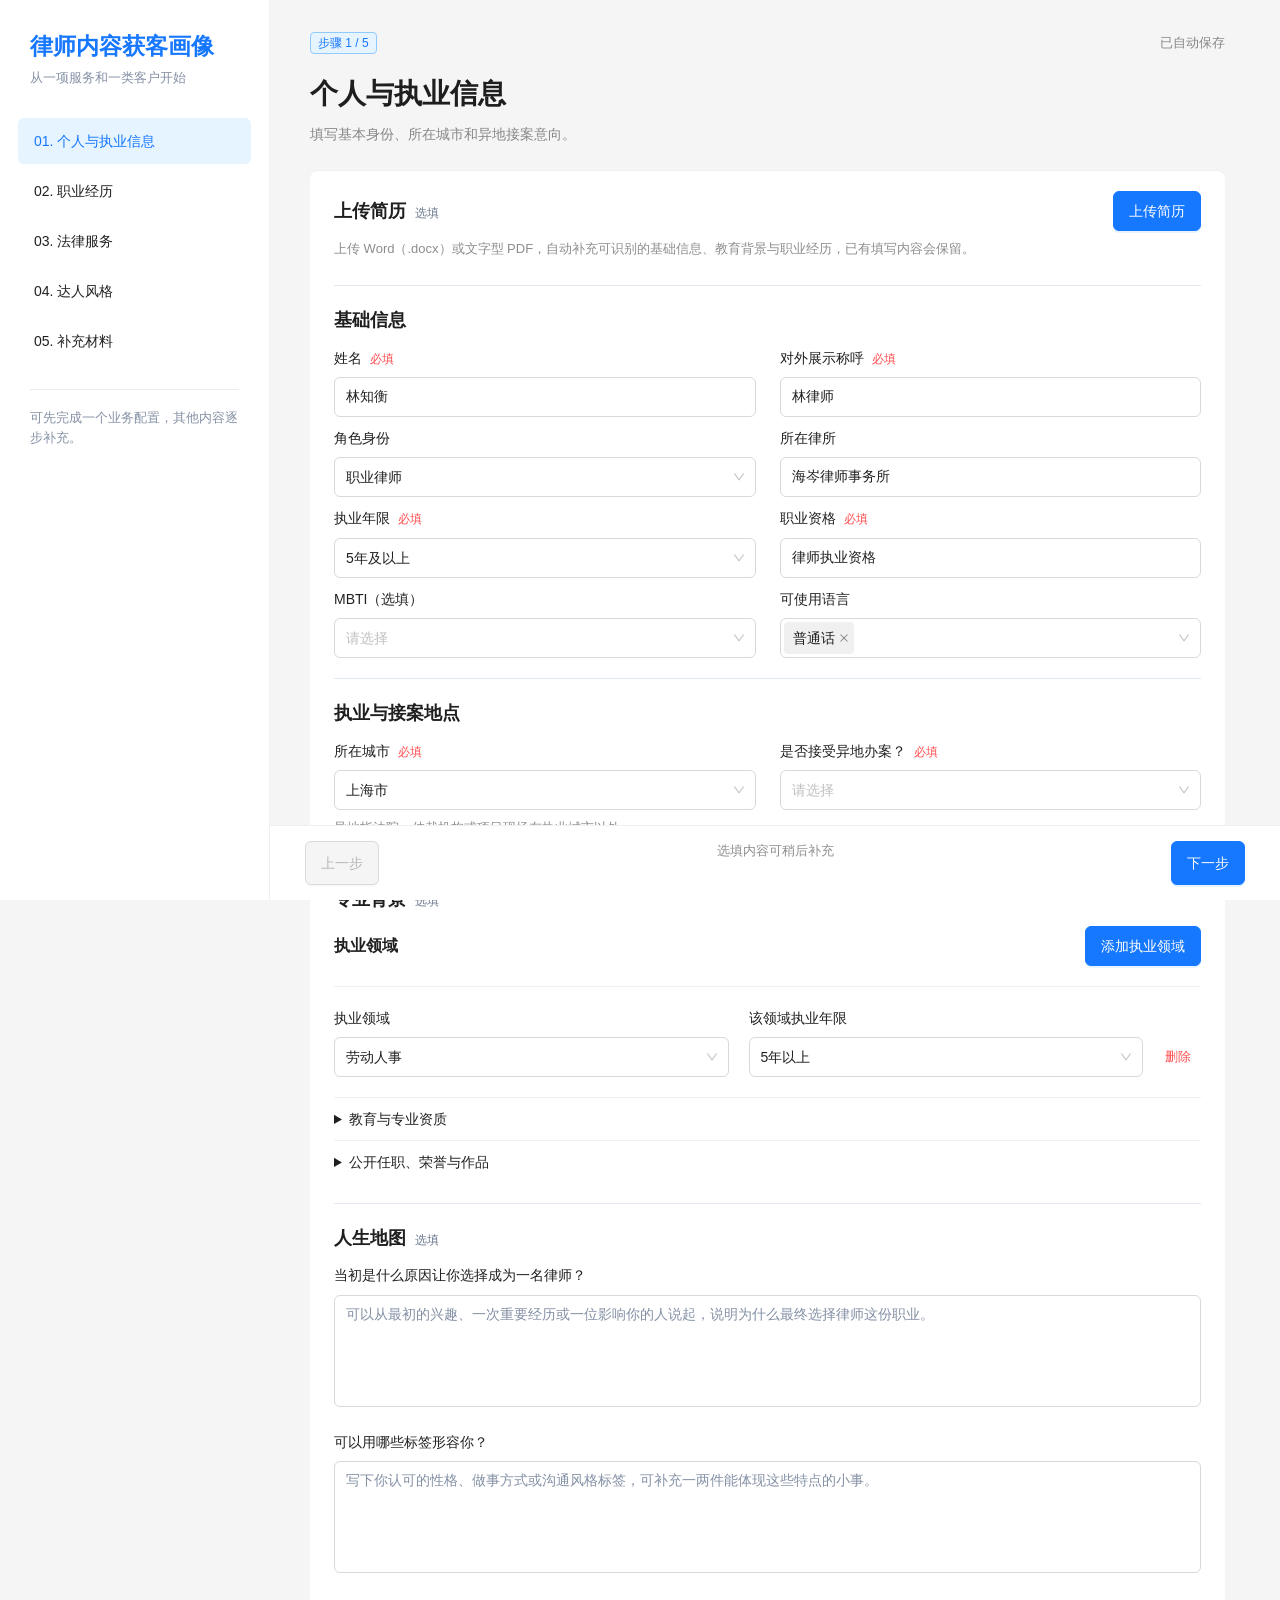
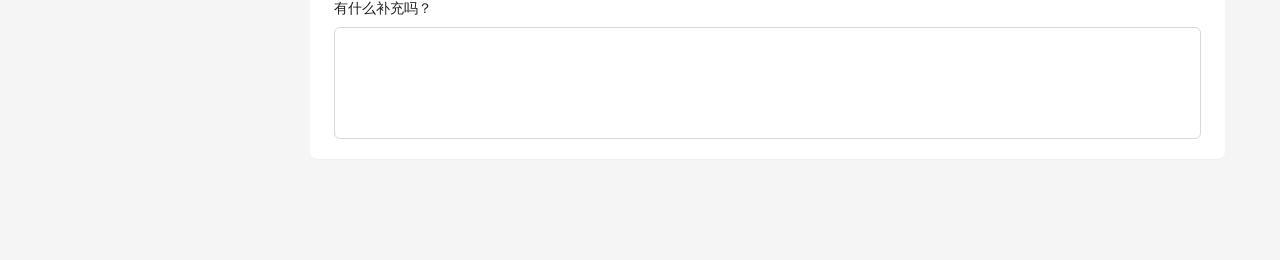
==== commit 26445dc3: "Remove final lawyer portrait entry and generation navigation" ====
--- a/index.html
+++ b/index.html
@@ -1 +1 @@
-<!doctype html><html lang="zh-CN"><meta charset="utf-8"><meta name="viewport" content="width=device-width,initial-scale=1"><title>律师内容获客画像 · 问卷</title><link rel="stylesheet" href="style.css?v=20261124-portrait"><aside><div class="brand">律师内容获客画像</div><div class="sub">从一项服务和一类客户开始</div><nav id="nav"></nav><div class="side-note">可先完成一个业务配置，其他内容逐步补充。</div></aside><main><header><span id="crumb" hidden></span></header><div class="wrap"><div class="intro"><div class="row"><span class="badge" id="step"></span><span class="small muted" id="saveState">当前浏览器自动保存</span></div><h1 id="title" style="margin-top:18px"></h1><p class="muted" id="subtitle"></p></div><div id="content"></div></div></main><div class="bottom"><button id="prev" onclick="go(page-1)">上一步</button><span class="small muted">选填内容可稍后补充</span><button id="next" class="primary" onclick="nextPage()">下一步</button></div><dialog id="modal"></dialog><script src="vendor/react-18.3.1.min.js"></script><script src="vendor/react-dom-18.3.1.min.js"></script><script src="vendor/dayjs-1.11.13.min.js"></script><script src="vendor/antd-5.27.6.min.js"></script><script src="lan-draft.js?v=20261126-clean-copy"></script><script src="questionnaire.js?v=20261125-career"></script><script src="latest.js?v=20261126-15"></script><script src="hierarchy.js?v=20261126-40"></script><script src="business-demo.js?v=20261126-clean-copy"></script><script src="product-map.js?v=20261125-direction-last"></script><script src="regions.js"></script><script src="refinements.js?v=20261125-identity"></script><script src="map-ui.js?v=20261125-manual-matters"></script><script src="coverage.js?v=20261125-identity"></script><script src="portrait.js?v=20261126-guidance"></script><script src="links.js?v=20261125-conventions"></script><script src="choices.js?v=20261125-simplify"></script><link rel="stylesheet" href="choices.css?v=20261126-clean-copy"><script src="knowledge-ui.js?v=20261126-revised"></script><script src="embedded-customers.js?v=20261125-priority-label"></script><script src="ui-conventions.js?v=20261125-group-add"></script><script src="answer-examples.js?v=20261126-12"></script><script src="revision.js?v=20261126-15"></script><link rel="stylesheet" href="legal-ui.css?v=20261126-9"><script src="vendor/mammoth.browser.min.js"></script><script src="vendor/pdf.min.js"></script><script src="vendor/qrcode.js"></script><script src="intake-flow.js?v=20261126-10"></script><link rel="stylesheet" href="ant-unified.css?v=20261126-38"><script src="extra-materials.js?v=20261126-16"></script><script src="ant-unified.js?v=20261126-27"></script><script src="case-demo.js?v=20261126-13"></script><script src="portrait-preview.js?v=20261126-15"></script><script src="collection-management.js?v=20261126-17"></script><script src="action-consistency.js?v=20261126-18"></script><script src="case-domain-polish.js?v=20261126-19"></script><script src="hierarchy-refinement.js?v=20261126-23"></script><script src="experience-inline.js?v=20261126-38"></script><script src="style-continuous.js?v=20261126-34"></script><script src="public-attachments.js?v=20261126-25"></script><script src="service-priority.js?v=20261126-40"></script><link rel="stylesheet" href="portrait-report.css?v=20261126-30"><script src="portrait-report.js?v=20261126-31"></script><link rel="stylesheet" href="portrait-report-content.css?v=20261126-35"><script src="portrait-report-content.js?v=20261126-36"></script><script src="firm-optional.js?v=20261126-37"></script><link rel="stylesheet" href="intake-update.css?v=20261126-40"><script src="secondary-domain-selection.js?v=20261127-42"></script><script src="resume-import.js?v=20261126-41"></script></html>
+<!doctype html><html lang="zh-CN"><meta charset="utf-8"><meta name="viewport" content="width=device-width,initial-scale=1"><title>律师内容获客画像 · 问卷</title><link rel="stylesheet" href="style.css?v=20261124-portrait"><aside><div class="brand">律师内容获客画像</div><div class="sub">从一项服务和一类客户开始</div><nav id="nav"></nav><div class="side-note">可先完成一个业务配置，其他内容逐步补充。</div></aside><main><header><span id="crumb" hidden></span></header><div class="wrap"><div class="intro"><div class="row"><span class="badge" id="step"></span><span class="small muted" id="saveState">当前浏览器自动保存</span></div><h1 id="title" style="margin-top:18px"></h1><p class="muted" id="subtitle"></p></div><div id="content"></div></div></main><div class="bottom"><button id="prev" onclick="go(page-1)">上一步</button><span class="small muted">选填内容可稍后补充</span><button id="next" class="primary" onclick="nextPage()">下一步</button></div><dialog id="modal"></dialog><script src="vendor/react-18.3.1.min.js"></script><script src="vendor/react-dom-18.3.1.min.js"></script><script src="vendor/dayjs-1.11.13.min.js"></script><script src="vendor/antd-5.27.6.min.js"></script><script src="lan-draft.js?v=20261126-clean-copy"></script><script src="questionnaire.js?v=20261125-career"></script><script src="latest.js?v=20261126-15"></script><script src="hierarchy.js?v=20261126-40"></script><script src="business-demo.js?v=20261126-clean-copy"></script><script src="product-map.js?v=20261125-direction-last"></script><script src="regions.js"></script><script src="refinements.js?v=20261125-identity"></script><script src="map-ui.js?v=20261125-manual-matters"></script><script src="coverage.js?v=20261125-identity"></script><script src="portrait.js?v=20261126-guidance"></script><script src="links.js?v=20261125-conventions"></script><script src="choices.js?v=20261125-simplify"></script><link rel="stylesheet" href="choices.css?v=20261126-clean-copy"><script src="knowledge-ui.js?v=20261126-revised"></script><script src="embedded-customers.js?v=20261125-priority-label"></script><script src="ui-conventions.js?v=20261125-group-add"></script><script src="answer-examples.js?v=20261126-12"></script><script src="revision.js?v=20261127-remove-portrait"></script><link rel="stylesheet" href="legal-ui.css?v=20261126-9"><script src="vendor/mammoth.browser.min.js"></script><script src="vendor/pdf.min.js"></script><script src="vendor/qrcode.js"></script><script src="intake-flow.js?v=20261126-10"></script><link rel="stylesheet" href="ant-unified.css?v=20261126-38"><script src="extra-materials.js?v=20261126-16"></script><script src="ant-unified.js?v=20261126-27"></script><script src="case-demo.js?v=20261126-13"></script><script src="portrait-preview.js?v=20261127-remove-portrait"></script><script src="collection-management.js?v=20261126-17"></script><script src="action-consistency.js?v=20261126-18"></script><script src="case-domain-polish.js?v=20261126-19"></script><script src="hierarchy-refinement.js?v=20261126-23"></script><script src="experience-inline.js?v=20261126-38"></script><script src="style-continuous.js?v=20261126-34"></script><script src="public-attachments.js?v=20261126-25"></script><script src="service-priority.js?v=20261126-40"></script><link rel="stylesheet" href="portrait-report.css?v=20261126-30"><script src="portrait-report.js?v=20261126-31"></script><link rel="stylesheet" href="portrait-report-content.css?v=20261126-35"><script src="portrait-report-content.js?v=20261126-36"></script><script src="firm-optional.js?v=20261126-37"></script><link rel="stylesheet" href="intake-update.css?v=20261126-40"><script src="secondary-domain-selection.js?v=20261127-42"></script><script src="resume-import.js?v=20261126-41"></script></html>
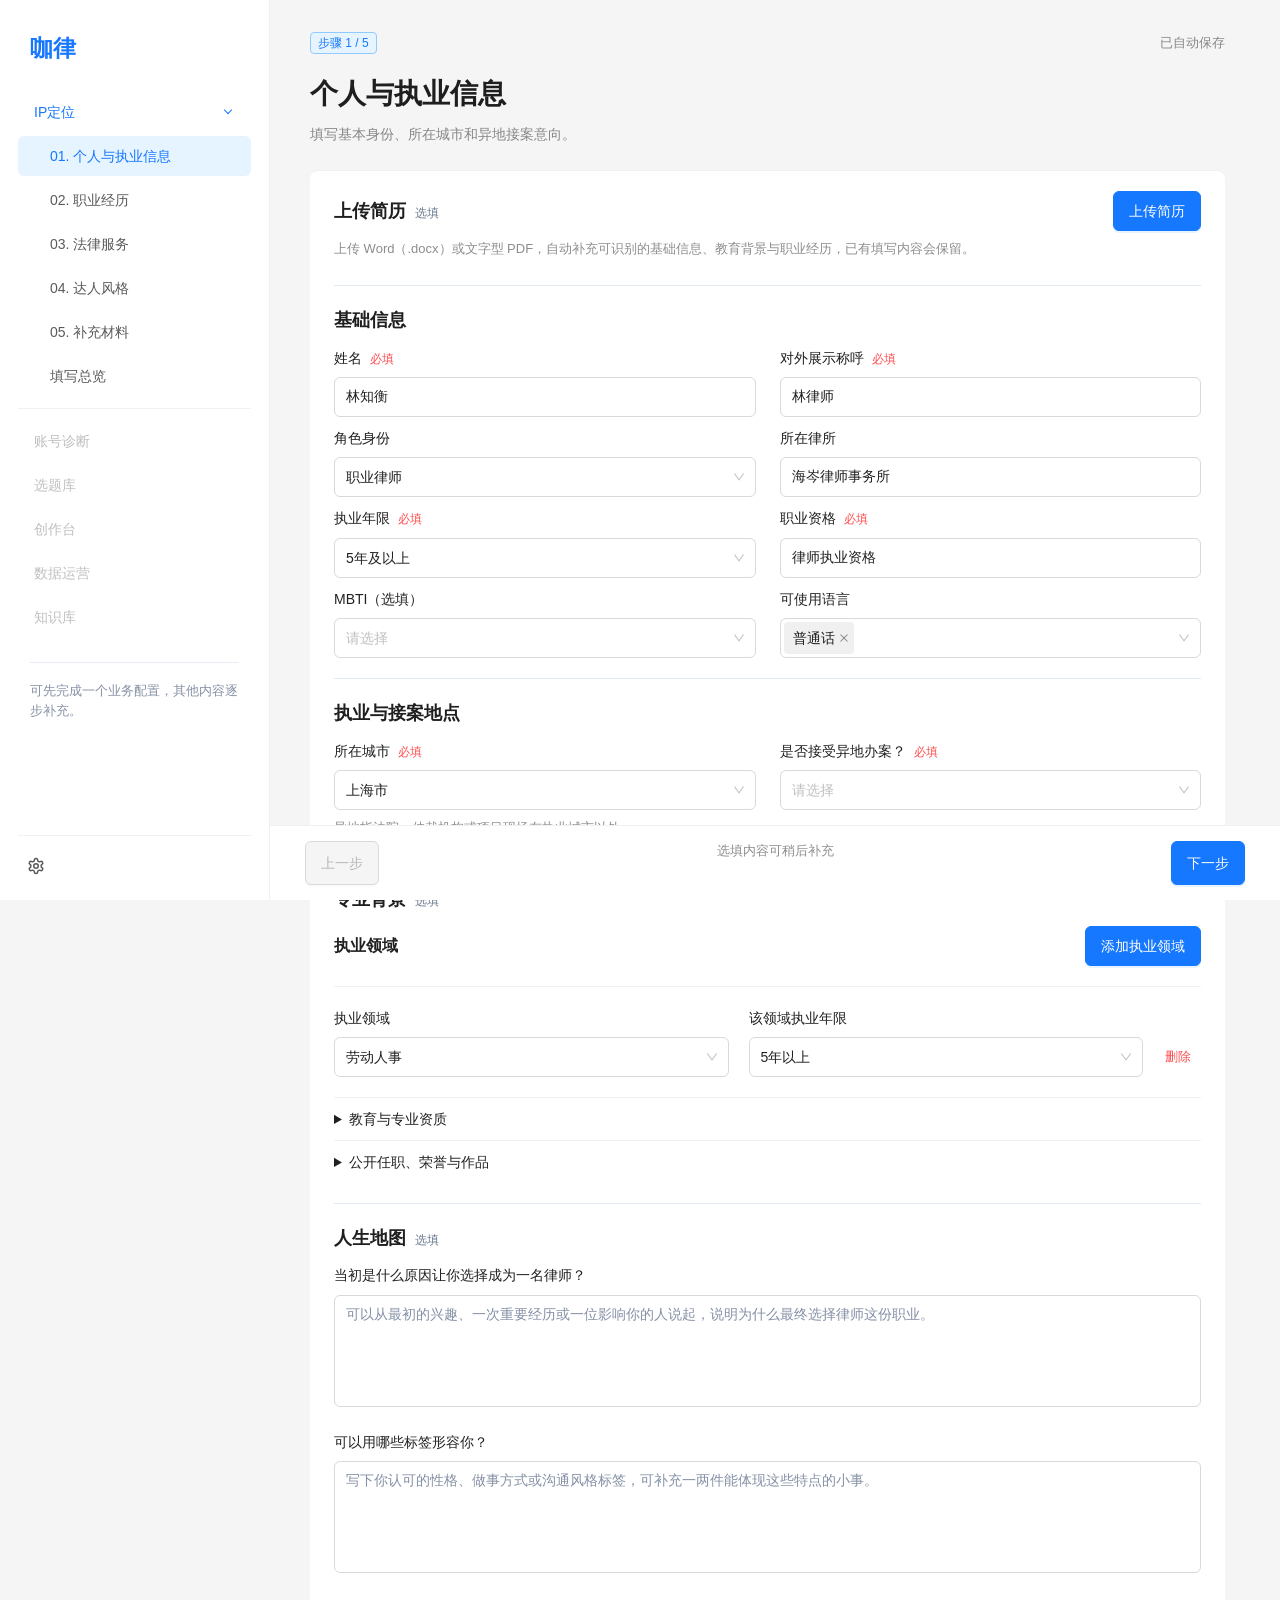
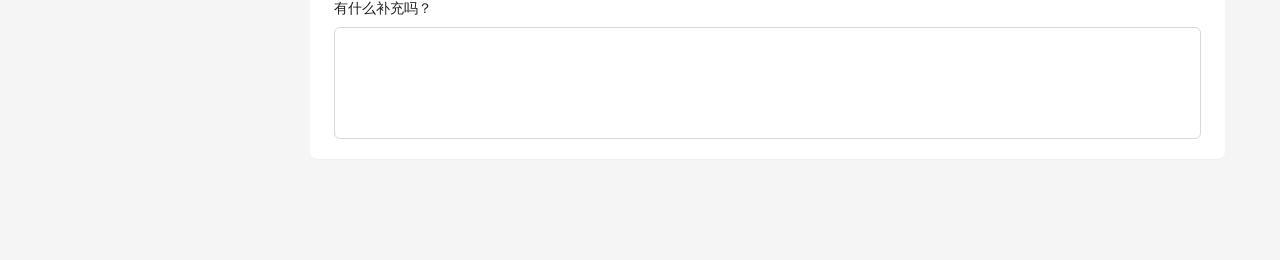
==== commit 77a8685c: "Update to latest Kalyu complete project 2026-11-27" ====
--- a/index.html
+++ b/index.html
@@ -1 +1 @@
-<!doctype html><html lang="zh-CN"><meta charset="utf-8"><meta name="viewport" content="width=device-width,initial-scale=1"><title>律师内容获客画像 · 问卷</title><link rel="stylesheet" href="style.css?v=20261124-portrait"><aside><div class="brand">律师内容获客画像</div><div class="sub">从一项服务和一类客户开始</div><nav id="nav"></nav><div class="side-note">可先完成一个业务配置，其他内容逐步补充。</div></aside><main><header><span id="crumb" hidden></span></header><div class="wrap"><div class="intro"><div class="row"><span class="badge" id="step"></span><span class="small muted" id="saveState">当前浏览器自动保存</span></div><h1 id="title" style="margin-top:18px"></h1><p class="muted" id="subtitle"></p></div><div id="content"></div></div></main><div class="bottom"><button id="prev" onclick="go(page-1)">上一步</button><span class="small muted">选填内容可稍后补充</span><button id="next" class="primary" onclick="nextPage()">下一步</button></div><dialog id="modal"></dialog><script src="vendor/react-18.3.1.min.js"></script><script src="vendor/react-dom-18.3.1.min.js"></script><script src="vendor/dayjs-1.11.13.min.js"></script><script src="vendor/antd-5.27.6.min.js"></script><script src="lan-draft.js?v=20261126-clean-copy"></script><script src="questionnaire.js?v=20261125-career"></script><script src="latest.js?v=20261126-15"></script><script src="hierarchy.js?v=20261126-40"></script><script src="business-demo.js?v=20261126-clean-copy"></script><script src="product-map.js?v=20261125-direction-last"></script><script src="regions.js"></script><script src="refinements.js?v=20261125-identity"></script><script src="map-ui.js?v=20261125-manual-matters"></script><script src="coverage.js?v=20261125-identity"></script><script src="portrait.js?v=20261126-guidance"></script><script src="links.js?v=20261125-conventions"></script><script src="choices.js?v=20261125-simplify"></script><link rel="stylesheet" href="choices.css?v=20261126-clean-copy"><script src="knowledge-ui.js?v=20261126-revised"></script><script src="embedded-customers.js?v=20261125-priority-label"></script><script src="ui-conventions.js?v=20261125-group-add"></script><script src="answer-examples.js?v=20261126-12"></script><script src="revision.js?v=20261127-remove-portrait"></script><link rel="stylesheet" href="legal-ui.css?v=20261126-9"><script src="vendor/mammoth.browser.min.js"></script><script src="vendor/pdf.min.js"></script><script src="vendor/qrcode.js"></script><script src="intake-flow.js?v=20261126-10"></script><link rel="stylesheet" href="ant-unified.css?v=20261126-38"><script src="extra-materials.js?v=20261126-16"></script><script src="ant-unified.js?v=20261126-27"></script><script src="case-demo.js?v=20261126-13"></script><script src="portrait-preview.js?v=20261127-remove-portrait"></script><script src="collection-management.js?v=20261126-17"></script><script src="action-consistency.js?v=20261126-18"></script><script src="case-domain-polish.js?v=20261126-19"></script><script src="hierarchy-refinement.js?v=20261126-23"></script><script src="experience-inline.js?v=20261126-38"></script><script src="style-continuous.js?v=20261126-34"></script><script src="public-attachments.js?v=20261126-25"></script><script src="service-priority.js?v=20261126-40"></script><link rel="stylesheet" href="portrait-report.css?v=20261126-30"><script src="portrait-report.js?v=20261126-31"></script><link rel="stylesheet" href="portrait-report-content.css?v=20261126-35"><script src="portrait-report-content.js?v=20261126-36"></script><script src="firm-optional.js?v=20261126-37"></script><link rel="stylesheet" href="intake-update.css?v=20261126-40"><script src="secondary-domain-selection.js?v=20261127-42"></script><script src="resume-import.js?v=20261126-41"></script></html>
+<!doctype html><html lang="zh-CN"><meta charset="utf-8"><meta name="viewport" content="width=device-width,initial-scale=1"><title>咖律 · IP定位</title><link rel="stylesheet" href="style.css?v=20261124-portrait"><aside><div class="sidebar-brand-row"><div class="brand">咖律</div></div><nav id="nav"></nav><div class="side-note">可先完成一个业务配置，其他内容逐步补充。</div></aside><main><header><span id="crumb" hidden></span></header><div class="wrap"><div class="intro"><div class="row"><span class="badge" id="step"></span><span class="small muted" id="saveState">当前浏览器自动保存</span></div><h1 id="title" style="margin-top:18px"></h1><p class="muted" id="subtitle"></p></div><div id="content"></div></div></main><div class="bottom"><button id="prev" onclick="go(page-1)">上一步</button><span class="small muted">选填内容可稍后补充</span><button id="next" class="primary" onclick="nextPage()">下一步</button></div><dialog id="modal"></dialog><script src="vendor/react-18.3.1.min.js"></script><script src="vendor/react-dom-18.3.1.min.js"></script><script src="vendor/dayjs-1.11.13.min.js"></script><script src="vendor/antd-5.27.6.min.js"></script><script src="lan-draft.js?v=20261126-clean-copy"></script><script src="questionnaire.js?v=20261125-career"></script><script src="latest.js?v=20261126-15"></script><script src="hierarchy.js?v=20261126-40"></script><script src="business-demo.js?v=20261126-clean-copy"></script><script src="product-map.js?v=20261125-direction-last"></script><script src="regions.js"></script><script src="refinements.js?v=20261125-identity"></script><script src="map-ui.js?v=20261125-manual-matters"></script><script src="coverage.js?v=20261125-identity"></script><script src="portrait.js?v=20261126-guidance"></script><script src="links.js?v=20261125-conventions"></script><script src="choices.js?v=20261125-simplify"></script><link rel="stylesheet" href="choices.css?v=20261126-clean-copy"><script src="knowledge-ui.js?v=20261126-revised"></script><script src="embedded-customers.js?v=20261125-priority-label"></script><script src="ui-conventions.js?v=20261125-group-add"></script><script src="answer-examples.js?v=20261126-12"></script><script src="revision.js?v=20261127-43"></script><link rel="stylesheet" href="legal-ui.css?v=20261126-9"><script src="vendor/mammoth.browser.min.js"></script><script src="vendor/pdf.min.js"></script><script src="vendor/qrcode.js"></script><script src="intake-flow.js?v=20261126-10"></script><link rel="stylesheet" href="ant-unified.css?v=20261127-43"><script src="extra-materials.js?v=20261126-16"></script><script src="ant-unified.js?v=20261126-27"></script><script src="case-demo.js?v=20261126-13"></script><script src="portrait-preview.js?v=20261127-44"></script><script src="collection-management.js?v=20261126-17"></script><script src="action-consistency.js?v=20261126-18"></script><script src="case-domain-polish.js?v=20261126-19"></script><script src="hierarchy-refinement.js?v=20261126-23"></script><script src="experience-inline.js?v=20261126-38"></script><script src="style-continuous.js?v=20261126-34"></script><script src="public-attachments.js?v=20261126-25"></script><script src="service-priority.js?v=20261126-40"></script><script src="firm-optional.js?v=20261126-37"></script><link rel="stylesheet" href="intake-update.css?v=20261126-40"><script src="secondary-domain-selection.js?v=20261127-45"></script><script src="resume-import.js?v=20261126-41"></script><link rel="stylesheet" href="ip-overview.css?v=20261127-46"><script src="ip-overview.js?v=20261127-46"></script><link rel="stylesheet" href="platform-session.css?v=20261127-49"><script src="platform-session.js?v=20261127-49"></script></html>
--- a/ant-unified.css
+++ b/ant-unified.css
@@ -21,3 +21,17 @@
 .open-question-list{display:grid;grid-template-columns:minmax(0,1fr);gap:24px}.open-question-list>.field{margin:0!important;min-width:0}.open-question-list>.field>label{display:block;margin-bottom:8px;font-size:14px;font-weight:400}.open-question-list .ant-control-host{width:100%}#content .open-question-list textarea.ant-input{min-height:112px!important;padding:7px 11px;font-size:14px;line-height:1.571429;border-radius:6px}@media(max-width:700px){#content .open-question-list textarea.ant-input{font-size:16px}}
 
 .inline-practice-fields{grid-template-columns:repeat(2,minmax(0,1fr));gap:20px}.inline-practice-domain{display:grid;gap:12px;min-width:0}.inline-practice-row{align-items:flex-start}.inline-practice-delete.ant-btn{margin-top:30px}@media(max-width:700px){.inline-practice-fields{grid-template-columns:minmax(0,1fr);gap:16px}}
+
+#nav .product-nav-primary,#nav .product-nav-primary.ant-btn{height:40px;min-height:40px;max-height:40px;padding:9px 16px;color:rgba(0,0,0,.88)}
+#nav .product-nav-current,#nav .product-nav-current.ant-btn{color:#1677ff;background:transparent;font-weight:500}
+#nav .product-nav-primary:disabled{background:transparent!important;border:0!important;color:rgba(0,0,0,.25)!important;cursor:not-allowed}
+#nav .product-nav-children{margin:0 0 12px;padding:0 0 8px;border-bottom:1px solid #f0f0f0}
+#nav .product-nav-children .nav,#nav .product-nav-children .nav.ant-btn{height:40px;min-height:40px;max-height:40px;padding:9px 12px 9px 32px;color:rgba(0,0,0,.65)}
+#nav .product-nav-children .nav.active{background:#e6f4ff!important;color:#1677ff!important}
+#nav .nav:focus-visible{outline:2px solid #1677ff;outline-offset:-2px}
+@media(max-width:800px){
+ #nav{display:grid;grid-template-columns:repeat(6,max-content);gap:0 8px;max-width:100%;overflow-x:auto}
+ #nav .product-nav-primary,#nav .product-nav-primary.ant-btn{min-width:100px;width:auto}
+ #nav .product-nav-children{grid-row:2;grid-column:1/-1;display:flex;gap:4px;margin:0;padding:0;border:0}
+ #nav .product-nav-children .nav,#nav .product-nav-children .nav.ant-btn{min-width:0;width:auto;padding:9px 12px;flex-shrink:0}
+}
--- a/ip-overview.css
+++ b/ip-overview.css
@@ -0,0 +1,37 @@
+aside .brand{margin-bottom:24px}
+#nav .product-nav-current,#nav .product-nav-current.ant-btn{display:flex;align-items:center;justify-content:space-between;gap:12px}
+#nav .product-nav-children[hidden]{display:none!important}
+.ip-navigation-arrow{display:block;width:6px;height:6px;flex-shrink:0;margin-right:4px;border-right:1.5px solid currentColor;border-bottom:1.5px solid currentColor;transform:rotate(-45deg)}
+[aria-expanded="true"]>.ip-navigation-arrow{transform:translateY(-2px) rotate(45deg)}
+.ip-overview{background:#fff;padding:0 24px}
+.ip-overview-section{padding:24px 0 32px;border-bottom:1px solid #f0f0f0;min-width:0}
+.ip-overview-section:last-child{border-bottom:0}
+.ip-overview-heading{display:flex;align-items:center;justify-content:space-between;gap:16px;margin-bottom:24px}
+.ip-overview-heading h2{margin:0;font-size:18px;line-height:28px}
+.ip-overview-heading .ant-btn{height:32px;min-height:32px;padding:4px 8px;color:#1677ff;flex-shrink:0}
+.ip-overview-group+.ip-overview-group{margin-top:28px;padding-top:24px;border-top:1px solid #f0f0f0}
+.ip-overview-group h3{font-size:14px;line-height:22px;font-weight:600;margin:0 0 12px}
+.ip-overview-fields{margin:0}
+.ip-overview-fields>div{display:grid;grid-template-columns:minmax(140px,30%) minmax(0,1fr);gap:20px;padding:10px 0;font-size:14px;line-height:22px}
+.ip-overview-fields dt{color:rgba(0,0,0,.45);overflow-wrap:anywhere}
+.ip-overview-fields dd{margin:0;white-space:pre-wrap;overflow-wrap:anywhere;color:rgba(0,0,0,.88)}
+.ip-overview-empty{margin:0;color:rgba(0,0,0,.45);font-size:14px}
+.ip-overview-related{margin-top:20px;padding-left:16px;border-left:2px solid #f0f0f0}
+.ip-overview-related h4{font-size:13px;line-height:22px;color:rgba(0,0,0,.65);font-weight:500;margin:0 0 8px}
+.ip-overview-related h4 span{color:rgba(0,0,0,.45);margin-left:4px}
+.ip-overview-case{padding:12px 0;border-bottom:1px solid #f0f0f0}
+.ip-overview-case:last-child{border-bottom:0}
+.ip-overview-case>summary{font-size:14px;line-height:22px;overflow-wrap:anywhere}
+.ip-overview-case[open]>summary{margin-bottom:12px}
+.ip-overview-demo{margin-left:8px;padding:0 6px;font-size:12px;color:rgba(0,0,0,.45);background:#f5f5f5;border:1px solid #d9d9d9;border-radius:4px;display:inline-block}
+.ip-overview-source{font-size:13px;margin-top:16px;color:rgba(0,0,0,.65)}
+.ip-overview-source pre{font:inherit;white-space:pre-wrap;overflow-wrap:anywhere;padding:16px;background:#fafafa}
+.ip-overview-service{margin-top:20px;padding-top:20px;border-top:1px solid #f0f0f0}
+.ip-overview-service h4{font-size:14px;font-weight:500;margin:0 0 12px;overflow-wrap:anywhere}
+@media(max-width:800px){aside .brand{margin-bottom:8px}}
+@media(max-width:650px){
+ .ip-overview{padding:0 16px}
+ .ip-overview-heading{margin-bottom:20px}
+ .ip-overview-fields>div{grid-template-columns:minmax(0,1fr);gap:6px;padding:10px 0}
+ .ip-overview-group+.ip-overview-group{margin-top:20px;padding-top:20px}
+}
--- a/platform-session.css
+++ b/platform-session.css
@@ -0,0 +1,13 @@
+.sidebar-brand-row{display:flex;align-items:center;justify-content:space-between;gap:12px;margin-bottom:24px;min-height:40px}
+aside .sidebar-brand-row .brand{margin:0;flex-shrink:0}
+aside{display:flex;flex-direction:column;overflow:hidden;padding-bottom:16px}
+.sidebar-scroll-area{flex:1;min-height:0;overflow-y:auto;overflow-x:hidden}
+.platform-settings-bar{flex-shrink:0;width:100%;margin-top:12px;padding-top:12px;border-top:1px solid #f0f0f0;background:#fff}
+.platform-settings-bar .platform-settings-trigger.ant-btn{display:inline-flex;align-items:center;justify-content:center;width:36px;height:36px;min-height:36px;padding:8px;border-radius:6px}
+.platform-settings-trigger img{display:block;opacity:.65}
+.platform-settings-trigger[aria-expanded="true"]{background:rgba(0,0,0,.04)!important}
+body.platform-signed-out>:not(#platform-session-root):not(script):not(style){display:none!important}
+#platform-session-root:empty{display:none}
+body.platform-signed-out #platform-session-root{display:grid;place-items:center;min-height:100vh;min-height:100dvh;padding:24px;background:#f5f5f5}
+#platform-session-root .ant-result-title{font-size:24px;line-height:32px}
+@media(max-width:800px){.sidebar-brand-row{margin-bottom:8px}aside{display:block;padding-bottom:15px}.sidebar-scroll-area{overflow:visible}.platform-settings-bar{margin-top:8px;padding-top:8px}}
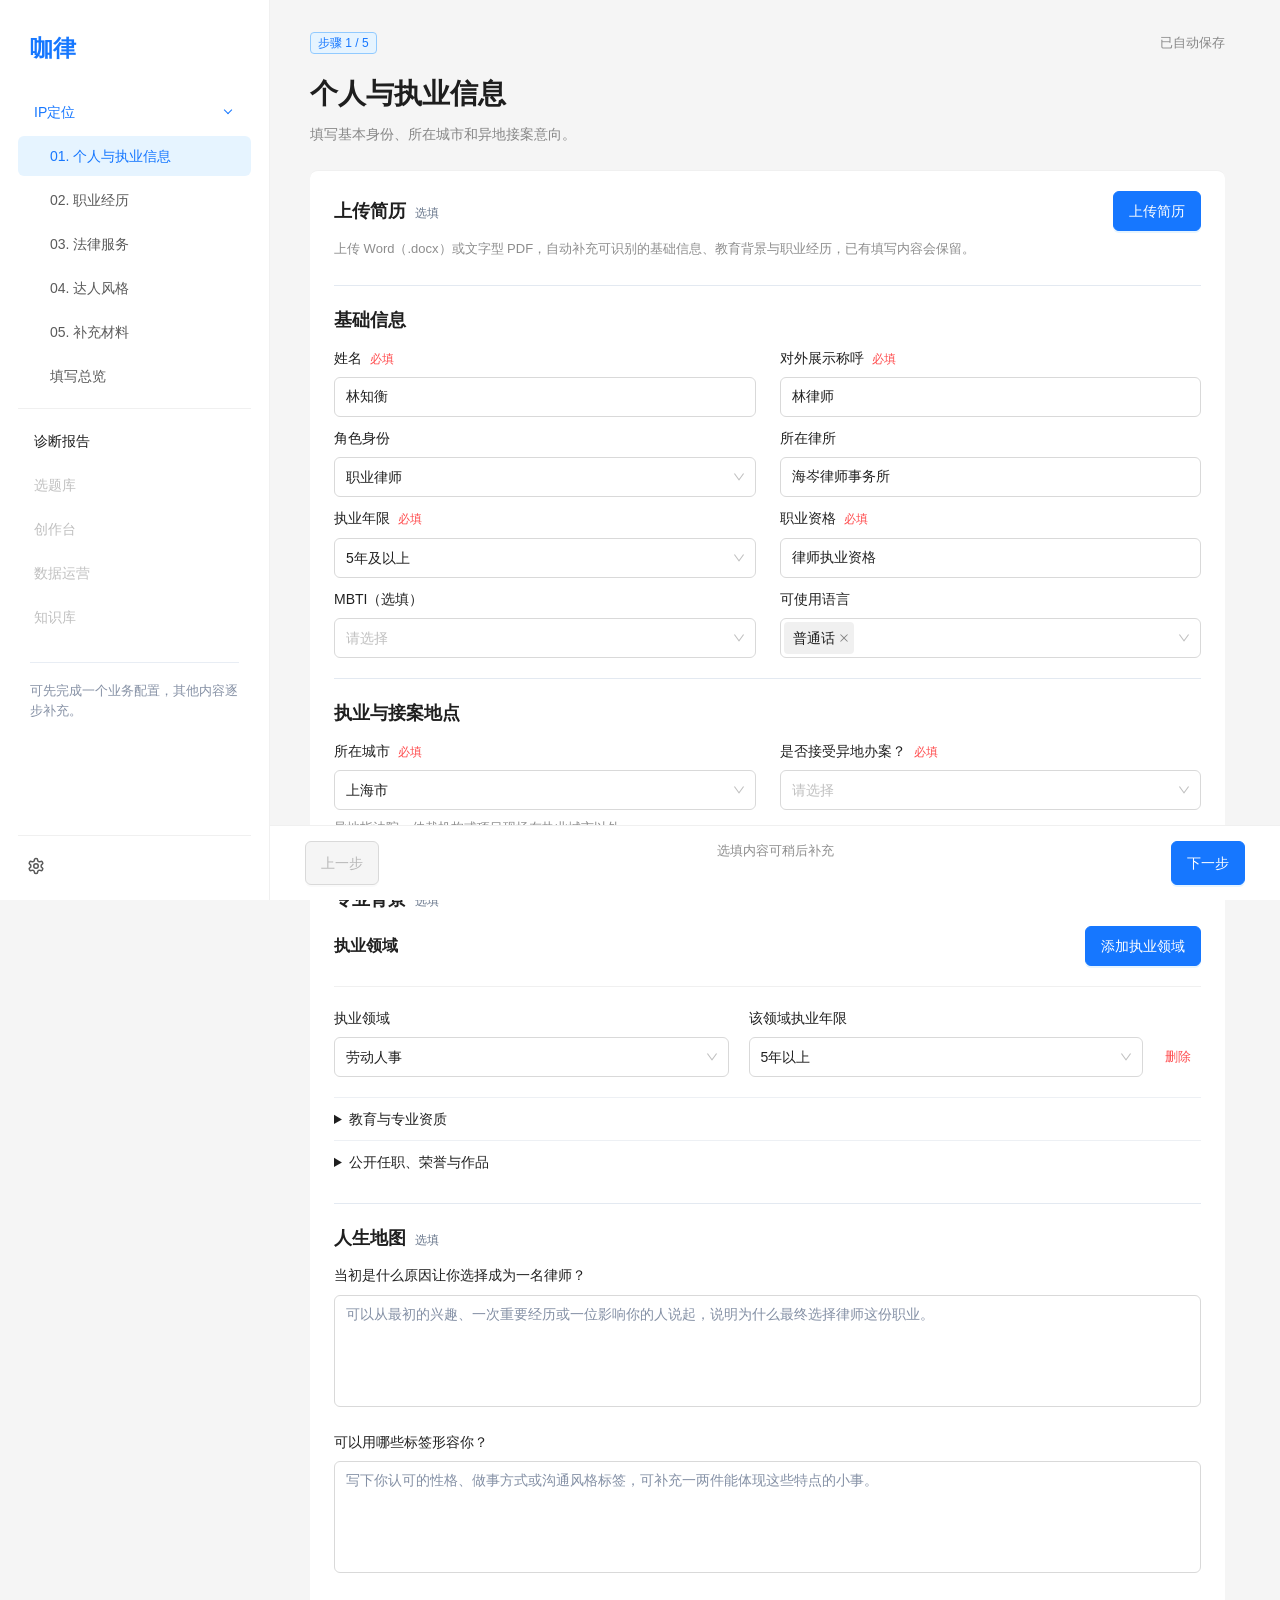
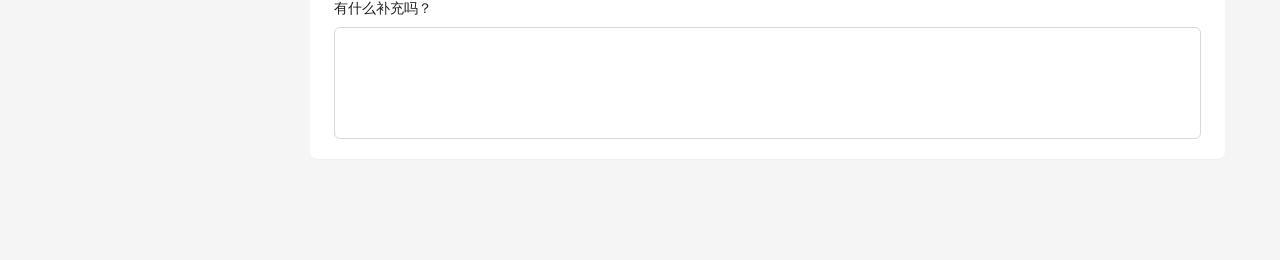
==== commit 95bfc04a: "Integrate recovered DNA diagnosis reports into Kalyu diagnosis module" ====
--- a/index.html
+++ b/index.html
@@ -1 +1,3 @@
 <!doctype html><html lang="zh-CN"><meta charset="utf-8"><meta name="viewport" content="width=device-width,initial-scale=1"><title>咖律 · IP定位</title><link rel="stylesheet" href="style.css?v=20261124-portrait"><aside><div class="sidebar-brand-row"><div class="brand">咖律</div></div><nav id="nav"></nav><div class="side-note">可先完成一个业务配置，其他内容逐步补充。</div></aside><main><header><span id="crumb" hidden></span></header><div class="wrap"><div class="intro"><div class="row"><span class="badge" id="step"></span><span class="small muted" id="saveState">当前浏览器自动保存</span></div><h1 id="title" style="margin-top:18px"></h1><p class="muted" id="subtitle"></p></div><div id="content"></div></div></main><div class="bottom"><button id="prev" onclick="go(page-1)">上一步</button><span class="small muted">选填内容可稍后补充</span><button id="next" class="primary" onclick="nextPage()">下一步</button></div><dialog id="modal"></dialog><script src="vendor/react-18.3.1.min.js"></script><script src="vendor/react-dom-18.3.1.min.js"></script><script src="vendor/dayjs-1.11.13.min.js"></script><script src="vendor/antd-5.27.6.min.js"></script><script src="lan-draft.js?v=20261126-clean-copy"></script><script src="questionnaire.js?v=20261125-career"></script><script src="latest.js?v=20261126-15"></script><script src="hierarchy.js?v=20261126-40"></script><script src="business-demo.js?v=20261126-clean-copy"></script><script src="product-map.js?v=20261125-direction-last"></script><script src="regions.js"></script><script src="refinements.js?v=20261125-identity"></script><script src="map-ui.js?v=20261125-manual-matters"></script><script src="coverage.js?v=20261125-identity"></script><script src="portrait.js?v=20261126-guidance"></script><script src="links.js?v=20261125-conventions"></script><script src="choices.js?v=20261125-simplify"></script><link rel="stylesheet" href="choices.css?v=20261126-clean-copy"><script src="knowledge-ui.js?v=20261126-revised"></script><script src="embedded-customers.js?v=20261125-priority-label"></script><script src="ui-conventions.js?v=20261125-group-add"></script><script src="answer-examples.js?v=20261126-12"></script><script src="revision.js?v=20261127-43"></script><link rel="stylesheet" href="legal-ui.css?v=20261126-9"><script src="vendor/mammoth.browser.min.js"></script><script src="vendor/pdf.min.js"></script><script src="vendor/qrcode.js"></script><script src="intake-flow.js?v=20261126-10"></script><link rel="stylesheet" href="ant-unified.css?v=20261127-43"><script src="extra-materials.js?v=20261126-16"></script><script src="ant-unified.js?v=20261126-27"></script><script src="case-demo.js?v=20261126-13"></script><script src="portrait-preview.js?v=20261127-44"></script><script src="collection-management.js?v=20261126-17"></script><script src="action-consistency.js?v=20261126-18"></script><script src="case-domain-polish.js?v=20261126-19"></script><script src="hierarchy-refinement.js?v=20261126-23"></script><script src="experience-inline.js?v=20261126-38"></script><script src="style-continuous.js?v=20261126-34"></script><script src="public-attachments.js?v=20261126-25"></script><script src="service-priority.js?v=20261126-40"></script><script src="firm-optional.js?v=20261126-37"></script><link rel="stylesheet" href="intake-update.css?v=20261126-40"><script src="secondary-domain-selection.js?v=20261127-45"></script><script src="resume-import.js?v=20261126-41"></script><link rel="stylesheet" href="ip-overview.css?v=20261127-46"><script src="ip-overview.js?v=20261127-46"></script><link rel="stylesheet" href="platform-session.css?v=20261127-49"><script src="platform-session.js?v=20261127-49"></script></html>
+
+<link rel="stylesheet" href="diagnosis-module.css?v=20261128"><script src="diagnosis-module.js?v=20261128"></script>
--- a/diagnosis-module.css
+++ b/diagnosis-module.css
@@ -0,0 +1 @@
+#diagnosis-module{display:none;position:fixed;left:270px;right:0;top:0;bottom:0;background:#fff;z-index:20}#diagnosis-module iframe{width:100%;height:100%;border:0}.diagnosis-module-open #diagnosis-module{display:block}.diagnosis-module-open main,.diagnosis-module-open .bottom{display:none}body.platform-signed-out #diagnosis-module{display:none}@media(max-width:800px){#diagnosis-module{left:0;top:220px}}
